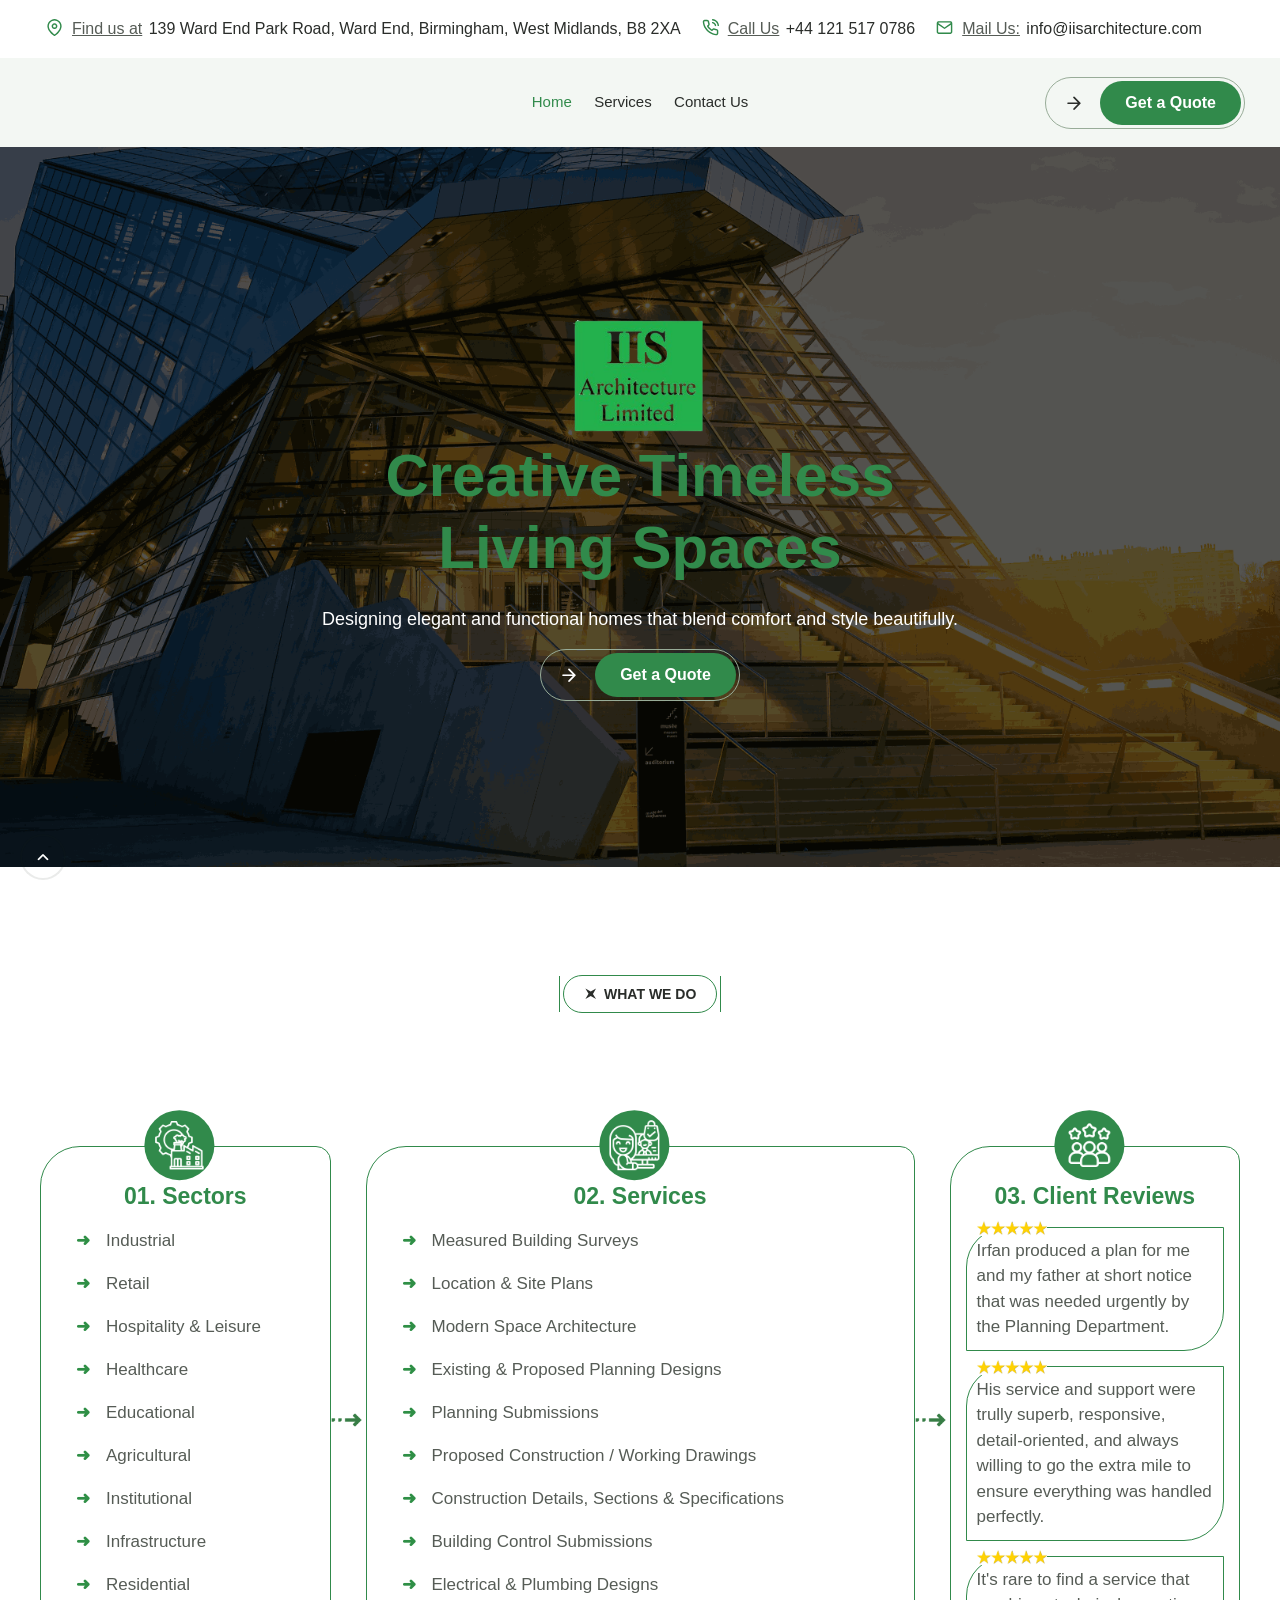
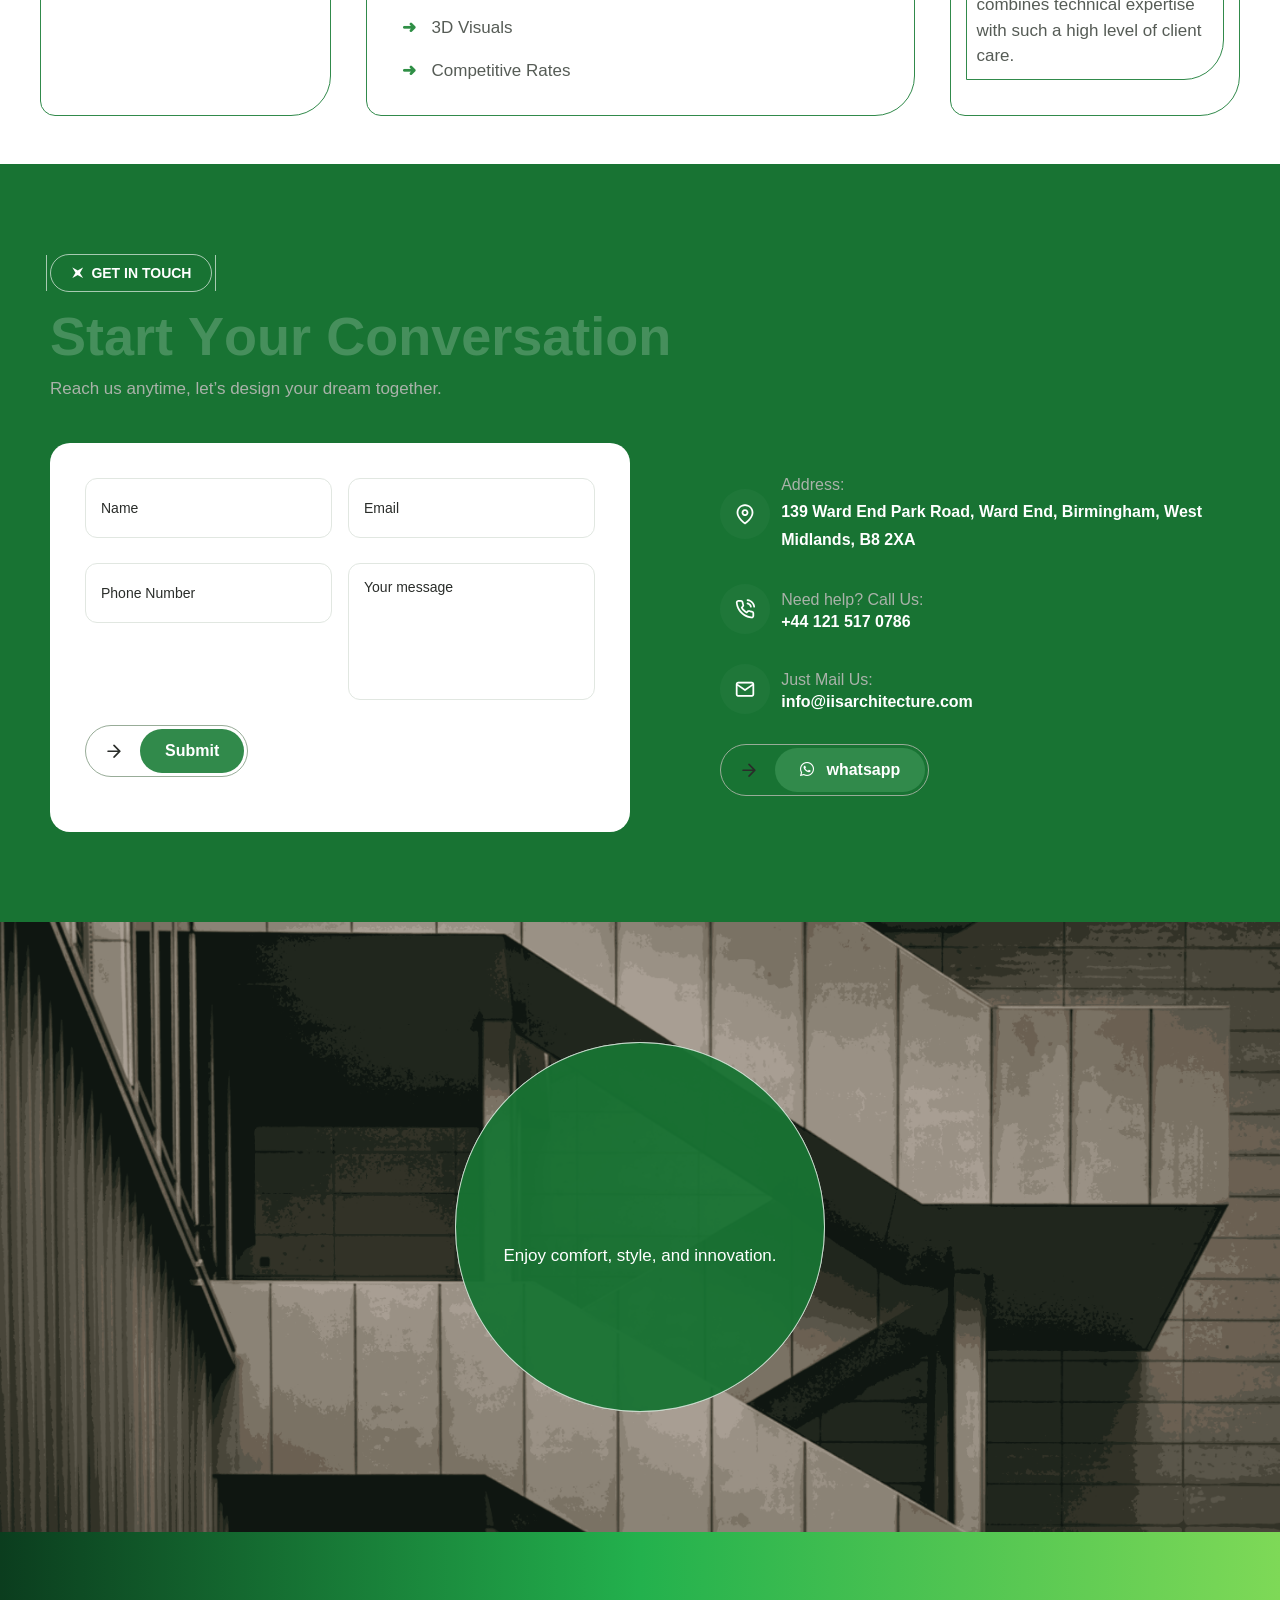
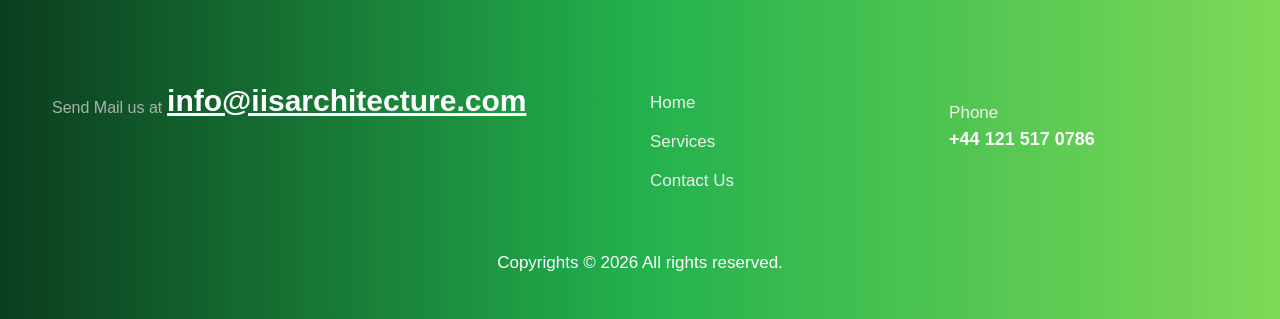
==== index.html @ f5732355 "iis sir correction change" ====
<!DOCTYPE html>
<html lang="en-US">
<meta http-equiv="content-type" content="text/html;charset=UTF-8" />

<head>
    <meta charset="UTF-8">
    <meta name="viewport" content="width=device-width, initial-scale=1">
    <title>IIS Architecture </title>
    <link rel='dns-prefetch' href='http://fonts.googleapis.com/' />
    <link rel="stylesheet" href="https://cdnjs.cloudflare.com/ajax/libs/font-awesome/6.5.1/css/all.min.css">
    <link rel='icon' href='image/favicon.png' />
    <link rel='stylesheet' href='css/style.css' type='text/css' media='all' />
    <link rel='stylesheet' href='css/wc-blocksf655.css' type='text/css' media='all' />
    <link rel='stylesheet' href='css/toastify.min-1.12.0f91e.css' type='text/css' media='all' />
    <link rel='stylesheet' href='css/style6f91e.css' type='text/css' media='all' />
    <link rel='stylesheet' href='css/modal-checkoutf91e.css' type='text/css' media='all' />
    <link rel='stylesheet' href='css/header.css' type='text/css' media='all' />
    <link rel='stylesheet' href='css/stylesc098.css' type='text/css' media='all' />
    <link rel='stylesheet' href='css/sweetalertf269.css' type='text/css' media='all' />
    <link rel='stylesheet' href='css/icons-url8a54.css' type='text/css' media='all' />
    <link rel='stylesheet' href='css/theme.min8a54.css' type='text/css' media='all' />
    <link rel='stylesheet' href='css/swiper.min94a4.css' type='text/css' media='all' />
    <link rel='stylesheet' href='css/custom-frontend.min3e61.css' type='text/css' media='all' />
    <style id='elementor-frontend-inline-css' type='text/css'>
        .elementor-262 .elementor-element.elementor-element-8d6809b:not(.elementor-motion-effects-element-type-background),
        .elementor-262 .elementor-element.elementor-element-8d6809b>.elementor-motion-effects-container>.elementor-motion-effects-layer {
            background: url("image/bannr2.png") 50% 50%;
            background-size: cover;
        }

        .elementor-262 .elementor-element.elementor-element-ca7cc49 .iis-certification-rating .certification_top_content .overlay_bg {
            background-image: url("image/about2.png");
            background-position: center center;
            background-repeat: no-repeat;
            background-size: cover;
        }
    </style>
    <link rel='stylesheet' href='css/elementora361.css' type='text/css' media='all' />
    <link rel='stylesheet' href='css/v4-shims.mina871.css' type='text/css' media='all' />


</head>

<body
    class="wp-singular page-template page-template-template-homepage page-template-template-homepage-php page page-id-262 wp-embed-responsive no_e_google_fonts woocommerce-no-js right-sidebar scrollbarcolor page-home-1-modern-interiors rtl_enable elementor-default elementor-kit-6 elementor-page elementor-page-262">
    <div id="page" class="page_wapper hfeed site">
        <div class="top_page_wapper">
            <div id="iis-preloader" class="iis-preloader iis-preloader--spinner iis-preloader--ring"
                data-max-time="4500" style="background-color:#ffffff;" aria-hidden="true" role="status">
                <div class="iis-preloader__inner">
                    <div class="iis-preloader__spinner" style="--dp-spinner-color:#318a4b;">

                        <svg class="dp-ring-svg" viewBox="0 0 50 50" xmlns="http://www.w3.org/2000/svg">
                            <circle class="dp-ring-track" cx="25" cy="25" r="20" fill="none" stroke-width="3" />
                            <circle class="dp-ring-spin" cx="25" cy="25" r="20" fill="none" stroke-width="3"
                                stroke-dasharray="80 200" stroke-linecap="round" />
                        </svg>
                    </div>

                </div>

            </div>

            <div class="header_area" id="header_contents">

                <div data-elementor-type="wp-post" data-elementor-id="543" class="elementor elementor-543 main-header">
                    <div class="elementor-element elementor-element-758bbaa e-con-full elementor-hidden-laptop elementor-hidden-tablet_extra elementor-hidden-tablet elementor-hidden-mobile_extra elementor-hidden-mobile e-flex e-con e-parent"
                        data-id="758bbaa" data-element_type="container" data-e-type="container"
                        data-settings="{&quot;background_background&quot;:&quot;classic&quot;}">
                        <div class="elementor-element elementor-element-7a5dd4b e-con-full e-flex e-con e-child"
                            data-id="7a5dd4b" data-element_type="container" data-e-type="container">
                            <div class="elementor-element elementor-element-fb90450 elementor-widget elementor-widget-trimprim-extra-items-v1"
                                data-id="fb90450" data-element_type="widget" data-e-type="widget"
                                data-widget_type="trimprim-extra-items-v1.default">
                                <div class="elementor-widget-container">

                                    <div class="header_contact type_one address d_flex align-items-center">
                                        <div class="icons">
                                            <span class="iis-map-pin"></span>
                                        </div>
                                        <div class="content ai-center">
                                            <span class="font-18 color-dark">Find us at </span>
                                            <p class="text-16">139 Ward End Park Road, Ward End, Birmingham, West
                                                Midlands, B8 2XA</p>
                                        </div>
                                    </div>
                                </div>
                            </div>
                            <div class="elementor-element elementor-element-bf89ad4 elementor-widget elementor-widget-trimprim-extra-items-v1"
                                data-id="bf89ad4" data-element_type="widget" data-e-type="widget"
                                data-widget_type="trimprim-extra-items-v1.default">
                                <div class="elementor-widget-container">

                                    <div class="header_contact type_one d_flex align-items-center">
                                        <div class="icons d_flex">
                                            <span class="iis-phone-call"></span>
                                        </div>
                                        <div class="content ai-center">
                                            <span class="font-18 color-dark">Call Us </span>
                                            <a href="tel: +44 121 517 0786" class="text-16"> +44 121 517 0786</a>
                                        </div>
                                    </div>
                                </div>
                            </div>
                            <div class="elementor-element elementor-element-a4a9174 elementor-widget elementor-widget-trimprim-extra-items-v1"
                                data-id="a4a9174" data-element_type="widget" data-e-type="widget"
                                data-widget_type="trimprim-extra-items-v1.default">
                                <div class="elementor-widget-container">

                                    <div class="header_contact type_one d_flex align-items-center">
                                        <div class="icons d_flex">
                                            <span class="iis-mail"></span>
                                        </div>
                                        <div class="content ai-center">
                                            <span class="font-18 color-dark">Mail Us: </span>
                                            <a href="mailto:info@iisarchitecture.com" class="text-16">
                                                info@iisarchitecture.com</a>
                                        </div>
                                    </div>
                                </div>
                            </div>
                        </div>

                    </div>
                    <div class="elementor-element elementor-element-ae6e246 e-con-full elementor-hidden-laptop elementor-hidden-tablet_extra elementor-hidden-tablet elementor-hidden-mobile_extra elementor-hidden-mobile e-flex e-con e-parent"
                        data-id="ae6e246" data-element_type="container" data-e-type="container"
                        data-settings="{&quot;background_background&quot;:&quot;classic&quot;}">
                        <div class="elementor-element elementor-element-44adf7b e-con-full e-flex e-con e-child"
                            data-id="44adf7b" data-element_type="container" data-e-type="container">
                            <div class="elementor-element elementor-element-415aede elementor-widget elementor-widget-trimprim-logo-v1"
                                data-id="415aede" data-element_type="widget" data-e-type="widget"
                                data-widget_type="trimprim-logo-v1.default">
                                <div class="elementor-widget-container">
                                    <!-- <div class="logo_box">
                                        <a href="index.html" class="logo d-block navbar_brand">
                                            <img src="image/logo.png" class="logo_default">
                                        </a>
                                    </div> -->
                                </div>
                            </div>
                            <div class="elementor-element elementor-element-81532f5 elementor-widget elementor-widget-iis-ajax-search"
                                data-id="81532f5" data-element_type="widget" data-e-type="widget"
                                data-widget_type="iis-ajax-search.default">
                                <div class="elementor-widget-container">



                                    <div class="iis-search-widget toggle-style" style="display: none;">
                                        <div class="box-header-search">
                                            <div class="iis-search-close-btn">&times;</div>
                                            <form name="post-search" class="form-search" role="search" method="get"
                                                action="#">
                                                <div class="search-wrapper">
                                                    <input type="search" name="s" class="search"
                                                        placeholder="Search for posts, pages, products..." value=""
                                                        maxlength="100" required>
                                                    <i class="iis-search"></i>
                                                    <div class="iis-loader searchloader"></div>
                                                </div>
                                                <input type="hidden" name="search_nonce" value="1235f3c9bc">
                                            </form>
                                            <div class="iis_search-results"></div>
                                        </div>
                                    </div>
                                </div>
                            </div>
                        </div>
                        <div class="elementor-element elementor-element-5772fd7 e-con-full e-flex e-con e-child"
                            data-id="5772fd7" data-element_type="container" data-e-type="container">
                            <div class="elementor-element elementor-element-39b0747 elementor-widget elementor-widget-trimprim-menu-v1"
                                data-id="39b0747" data-element_type="widget" data-e-type="widget"
                                data-widget_type="trimprim-menu-v1.default">
                                <div class="elementor-widget-container">
                                    <div class="menu_area desktop_menu_area">

                                        <ul id="menu-menu-elementor" class="navbar_nav desktop_navbar_nav">
                                            <li
                                                class="active menu-item menu-item-type-post_type menu-item-object-page menu-item-1238 nav-item">
                                                <a href="index.html" class="nav_link active-color"><span
                                                        class="text-link"><span class="box_menu"> Home
                                                        </span></span></a>
                                            </li>

                                            <!-- <li
                                                class="menu-item menu-item-type-custom menu-item-object-custom menu-item-has-children  menu-item-4370 nav-item">
                                                <a href="about.html" aria-haspopup="true" aria-expanded="false"
                                                    class="nav_link"><span class="text-link"><span class="box_menu">
                                                            About Us </span></span></a>

                                            </li> -->
                                            <li
                                                class="menu-item menu-item-type-post_type menu-item-object-page menu-item-has-children  menu-item-4378 nav-item">
                                                <a href="#service" aria-haspopup="true" aria-expanded="false"
                                                    class="nav_link"><span class="text-link"><span class="box_menu">
                                                            Services </span></span></a>

                                            </li>
                                            <!-- <li
                                                class="menu-item menu-item-type-post_type menu-item-object-page menu-item-has-children  menu-item-4377 nav-item">
                                                <a href="project.html" aria-haspopup="true" aria-expanded="false"
                                                    class="nav_link"><span class="text-link"><span class="box_menu">
                                                            Projects </span></span></a>

                                            </li> -->

                                            <li
                                                class="menu-item menu-item-type-post_type menu-item-object-page menu-item-has-children  menu-item-4386 nav-item">
                                                <a href="#contact" aria-haspopup="true" aria-expanded="false"
                                                    class="nav_link"><span class="text-link"><span
                                                            class="box_menu">Contact Us </span></span></a>

                                            </li>


                                        </ul>
                                    </div>
                                </div>
                            </div>
                        </div>
                        <div class="elementor-element elementor-element-dfec80a e-con-full e-flex e-con e-child"
                            data-id="dfec80a" data-element_type="container" data-e-type="container">
                            <div class="elementor-element elementor-element-c36f2ef elementor-widget elementor-widget-theme-button-v2"
                                data-id="c36f2ef" data-element_type="widget" data-e-type="widget"
                                data-widget_type="theme-button-v2.default">
                                <div class="elementor-widget-container">
                                    <div class="theme-button-wrapper-2">
                                        <a class="theme-button-new nbutton-style-1" href="contact.html">
                                            <i class="button-icon icon-before iis-arrow-right"></i> <span> Get a
                                                Quote </span>
                                        </a>
                                    </div>
                                </div>
                            </div>
                        </div>
                    </div>

                    <div class="elementor-element elementor-element-a37dd58 e-con-full elementor-hidden-widescreen elementor-hidden-desktop elementor-hidden-laptop elementor-hidden-tablet_extra e-flex e-con e-parent mobile-nav"
                        data-id="a37dd58" data-element_type="container" data-e-type="container"
                        data-settings="{&quot;background_background&quot;:&quot;classic&quot;}">
                        <div class="elementor-element elementor-element-4ddce77 e-con-full e-flex e-con e-child"
                            data-id="4ddce77" data-element_type="container" data-e-type="container">
                            <div class="elementor-element elementor-element-80277ad elementor-widget elementor-widget-trimprim-logo-v1"
                                data-id="80277ad" data-element_type="widget" data-e-type="widget"
                                data-widget_type="trimprim-logo-v1.default">
                                <div class="elementor-widget-container">
                                    <div class="logo_box">
                                        <a href="#" class="logo d-block navbar_brand">
                                            <img src="image/logo.png" alt="iis" class="logo_default">
                                        </a>
                                    </div>
                                </div>
                            </div>
                        </div>
                        <div class="elementor-element elementor-element-bffa030 e-con-full e-flex e-con e-child"
                            data-id="bffa030" data-element_type="container" data-e-type="container">

                            <div class="elementor-element elementor-element-10572ff close-btn-position-top-right elementor-widget elementor-widget-trimprim-mobile-menu-v1"
                                data-id="10572ff" data-element_type="widget" data-e-type="widget"
                                data-widget_type="trimprim-mobile-menu-v1.default">
                                <div class="elementor-widget-container">

                                    <div class="navbar_togglers">
                                        <div class="navbar-burger">
                                            <i class="iis-menu"></i>
                                        </div>
                                    </div>

                                    <div class="mobile-menu-overlay"></div>

                                    <div class="mobile_menu_area slide-from-left">

                                        <div class="menu-close-btn" id="menuCloseBtn">
                                            <span>&times;</span>
                                        </div>

                                        <ul id="menu-menu-elementor-2" class="navbar_nav mobile_navbar_nav" itemscope>
                                            <li
                                                class="active menu-item menu-item-type-post_type menu-item-object-page dropdown_full position-static mega_menu  menu-item-has-children menu-item-1238 nav-item">
                                                <a itemprop="url" href="index.html" class="nav_link active"><span
                                                        class="text-link"><span class="box_menu">
                                                            Home </span></span></a>

                                            </li>


                                            <!-- <li
                                                class="menu-item menu-item-type-custom menu-item-object-custom menu-item-has-children  menu-item-4370 nav-item">
                                                <a href="about.html" aria-haspopup="true" aria-expanded="false"
                                                    class="nav_link"><span class="text-link"><span class="box_menu">
                                                            About Us </span></span></a>

                                            </li> -->
                                            <li
                                                class="menu-item menu-item-type-post_type menu-item-object-page menu-item-has-children  menu-item-4378 nav-item">
                                                <a href="#service" aria-haspopup="true" aria-expanded="false"
                                                    class="nav_link"><span class="text-link"><span class="box_menu">
                                                            Services </span></span></a>

                                            </li>
                                            <!-- <li
                                                class="menu-item menu-item-type-post_type menu-item-object-page menu-item-has-children  menu-item-4377 nav-item">
                                                <a href="project.html" aria-haspopup="true" aria-expanded="false"
                                                    class="nav_link"><span class="text-link"><span class="box_menu">
                                                            Projects </span></span></a>

                                            </li> -->

                                            <li
                                                class="menu-item menu-item-type-post_type menu-item-object-page menu-item-has-children  menu-item-4386 nav-item">
                                                <a href="#contact" aria-haspopup="true" aria-expanded="false"
                                                    class="nav_link"><span class="text-link"><span
                                                            class="box_menu">Contact Us </span></span></a>

                                            </li>

                                        </ul>
                                        <div class="mm-contact-info">

                                            <div class="mm-contact-item mm-phone">
                                                <span class="mm-contact-icon"><i class="iis-phone"></i></span>
                                                <a href="tel: +44 121 517 0786">
                                                    +44 121 517 0786 </a>
                                            </div>

                                            <div class="mm-contact-item mm-email">
                                                <span class="mm-contact-icon"><i class="iis-mail"></i></span>
                                                <a href="mailto:info@iisarchitecture.com">
                                                    info@iisarchitecture.com </a>
                                            </div>

                                            <div class="mm-contact-item mm-address">
                                                <span class="mm-contact-icon"><i class="iis-map-pin"></i></span>
                                                <p class="mm-contact-text">139 Ward End Park Road, Ward End, Birmingham,
                                                    West Midlands, B8 2XA</p>
                                            </div>

                                        </div>

                                        <div class="social-icons style_one">
                                            <ul>

                                                <li>
                                                    <a href="#" class="trans" target="_blank" rel="nofollow"
                                                        title="Instagram">
                                                        <i class="iis-instagram"></i>
                                                    </a>
                                                </li>
                                                <li>
                                                    <a href="#" class="trans" target="_blank" rel="nofollow"
                                                        title="tik tok">
                                                        <i class="fa-brands fa-tiktok"></i>
                                                    </a>
                                                </li>
                                            </ul>
                                        </div>

                                    </div>
                                </div>
                            </div>
                        </div>
                    </div>
                </div>
            </div>
            <div class="menu_overlay trans"></div>

            <div id="wrapper_full" class="content_all_warpper">
                <div id="no-site-content" class="no-site-content ">


                    <div class="no-container">
                        <div class="no-row">
                            <div class="full_width_box">
                                <div data-elementor-type="wp-page" data-elementor-id="262"
                                    class="elementor elementor-262">
                                    <div class="elementor-element elementor-element-acad375 e-con-full e-flex e-con e-parent"
                                        data-id="acad375" data-element_type="container" data-e-type="container">
                                        <div class="elementor-element elementor-element-c69087d elementor-widget elementor-widget-iis-slider-builder"
                                            data-id="c69087d" data-element_type="widget" data-e-type="widget"
                                            data-widget_type="iis-slider-builder.default">
                                            <div class="elementor-widget-container">
                                                <section class="hero-banner">
                                                    <div class="banner-content">
                                                        <div class="banner-logo">
                                                            <img src="image/logo.png" alt="Logo">
                                                        </div>
                                                        <h1>Creative Timeless Living Spaces</h1>
                                                        <p class="color ">
                                                            Designing elegant and functional homes that blend
                                                            comfort and style beautifully.
                                                        </p>
                                                        <div class="theme-button-wrapper-2">
                                                            <a class="theme-button-new nbutton-style-1" id="openPopup">
                                                                <i class="button-icon icon-before iis-arrow-right"></i>
                                                                <span> Get a
                                                                    Quote </span>
                                                            </a>
                                                        </div>
                                                        <!-- 
        <button class="quote-btn" id="openPopup">
            Get Quote
        </button> -->
                                                    </div>
                                                </section>
                                                <!-- Popup -->
                                                <div class="popup-form" id="popupForm">
                                                    <div class="popup-box">
                                                        <span class="close-btn" id="closePopup">&times;</span>


                                                        <h2>Get Quote Calculator</h2>

                                                        <form class="quote-form">

                                                            <!-- First & Last Name -->
                                                            <div class="form-row">
                                                                <input type="text" id="firstName"
                                                                    placeholder="First Name" required>

                                                                <input type="text" id="lastName" placeholder="Last Name"
                                                                    required>
                                                            </div>

                                                            <!-- Address -->
                                                            <textarea id="address"
                                                                placeholder="Address of Proposed Works"
                                                                required></textarea>

                                                            <!-- Phone & Email -->
                                                            <div class="form-row">
                                                                <input type="number" id="phone" placeholder="Contact No"
                                                                    required>

                                                                <input type="email" id="email"
                                                                    placeholder="Email Address" required>
                                                            </div>

                                                            <!-- Service -->
                                                            <select id="serviceSelect" required>
                                                                <option value="">Select the Service</option>
                                                                <option value="3.50|350.00">Measured Building Surveys
                                                                </option>
                                                                <option value="0.50|50.00">Location & Site Plans
                                                                </option>
                                                                <option value="3.50|350.00">Existing & Proposed Planning
                                                                    Designs</option>
                                                                <option value="0.50|50.00">Planning Submissions</option>
                                                                <option value="3.50|350.00">Proposed Construction /
                                                                    Working Drawings</option>
                                                                <option value="0.50|50.00">Construction Details,
                                                                    Sections & Specifications</option>
                                                                <option value="0.50|50.00">Building Control Submissions
                                                                </option>
                                                                <option value="0.50|50.00">Electrical & Plumbing Designs
                                                                </option>
                                                            </select>
                                                            <div class="form-row">
                                                                <input type="number" id="width" placeholder="Width">
                                                                <input type="number" id="height" placeholder="Height">
                                                            </div>

                                                            <div class="form-row">
                                                                <input type="text" id="cost" placeholder="Total Area"
                                                                    readonly>
                                                            </div>

                                                            <!-- Submit Button -->
                                                            <button type="submit" class="submit-btn">
                                                                Submit
                                                            </button>

                                                        </form>
                                                    </div>
                                                </div>

                                            </div>
                                        </div>
                                    </div>



                                    <section class="service-do" id="service">
                                        <div id="wrapper_full" class="content_all_warpper">
                                            <div id="no-site-content" class="no-site-content ">


                                                <div class="no-container">
                                                    <div class="no-row">
                                                        <div class="full_width_box">
                                                            <div data-elementor-type="wp-page" data-elementor-id="262"
                                                                class="elementor elementor-262">

                                                                <div class="elementor-element elementor-element-4e1ee22 e-flex e-con-boxed e-con e-parent"
                                                                    data-id="4e1ee22" data-element_type="container"
                                                                    data-e-type="container">
                                                                    <div class="e-con-inner">
                                                                        <div class="elementor-element elementor-element-b94b0ec e-con-full e-flex e-con e-child"
                                                                            data-id="b94b0ec"
                                                                            data-element_type="container"
                                                                            data-e-type="container">
                                                                            <div class="elementor-element elementor-element-ad77823 elementor-widget elementor-widget-iis-title-v1"
                                                                                data-id="ad77823"
                                                                                data-element_type="widget"
                                                                                data-e-type="widget"
                                                                                data-widget_type="iis-title-v1.default">
                                                                                <div class="elementor-widget-container">

                                                                                    <div
                                                                                        class="title_all_box d_flex words-rotate-in style_one dark_color">
                                                                                        <div class="sub_title">
                                                                                            <div
                                                                                                class="d_inline_flex text-16 mb_15">
                                                                                                <div class="icon">
                                                                                                    <i
                                                                                                        class="iis-shape"></i>
                                                                                                </div>

                                                                                                what we do
                                                                                            </div>
                                                                                        </div>
                                                                                        <h2 text-split words-rotate-in
                                                                                            class="tru common_title font-54 animated-title words-rotate-in text-split">
                                                                                            Sectors, Services and Client
                                                                                            Reviews</h2>
                                                                                    </div>
                                                                                </div>


                                                                            </div>
                                                                        </div>
                                                                        <div class="elementor-widget-container">
                                                                            <div class="service-inner">
                                                                                <div class="cservice service-1 animate-left delay-1"
                                                                                    data-delay="0.3">
                                                                                    <div class="service-descp">
                                                                                        <span><img
                                                                                                src="image/industry.png"></span>
                                                                                        <h3>01. Sectors</h3>
                                                                                    </div>

                                                                                    <div class="inner-prt">
                                                                                        <ul class="sector-list">
                                                                                            <li>Industrial</li>
                                                                                            <li>Retail</li>
                                                                                            <li>Hospitality & Leisure
                                                                                            </li>
                                                                                            <li>Healthcare</li>
                                                                                            <li>Educational</li>
                                                                                            <li>Agricultural</li>
                                                                                            <li>Institutional</li>
                                                                                            <li>Infrastructure</li>
                                                                                            <li>Residential</li>
                                                                                        </ul>
                                                                                    </div>

                                                                                </div>
                                                                                <div class="cservice service-2 animate-left delay-2"
                                                                                    data-delay="0.7">
                                                                                    <div class="service-descp">
                                                                                        <span><img
                                                                                                src="image/b2c.png"></span>
                                                                                        <h3>02. Services</h3>
                                                                                    </div>
                                                                                    <div class="inner-prt">
                                                                                        <ul class="service-list">
                                                                                            <li>Measured Building
                                                                                                Surveys</li>
                                                                                            <li>Location & Site Plans
                                                                                            </li>
                                                                                            <li>Modern Space
                                                                                                Architecture</li>
                                                                                            <li>Existing & Proposed
                                                                                                Planning Designs</li>
                                                                                            <li>Planning Submissions
                                                                                            </li>
                                                                                            <li>Proposed Construction /
                                                                                                Working Drawings</li>
                                                                                            <li>Construction Details,
                                                                                                Sections &
                                                                                                Specifications</li>
                                                                                            <li>Building Control
                                                                                                Submissions</li>
                                                                                            <li>Electrical & Plumbing
                                                                                                Designs</li>
                                                                                            <li>3D Visuals</li>
                                                                                            <li>Competitive Rates</li>
                                                                                        </ul>
                                                                                    </div>
                                                                                </div>
                                                                                <div class="cservice service-3 animate-left delay-3"
                                                                                    data-delay="1.0">
                                                                                    <div class="service-descp">
                                                                                        <span><img
                                                                                                src="image/customer-review.png"></span>
                                                                                        <h3>03. Client Reviews</h3>
                                                                                    </div>
                                                                                    <div class="box-reviews">

                                                                                        <div class="review-card1">
                                                                                            <span>
                                                                                                <img
                                                                                                    src="image/rating1.jpg">
                                                                                            </span>
                                                                                            Irfan produced a plan for me
                                                                                            and my father at short
                                                                                            notice that was needed
                                                                                            urgently by the Planning
                                                                                            Department.
                                                                                        </div>

                                                                                        <div class="review-card1">
                                                                                            <span>
                                                                                                <img
                                                                                                    src="image/rating1.jpg">
                                                                                            </span>
                                                                                            His service and support were
                                                                                            trully superb,
                                                                                            responsive,
                                                                                            detail-oriented, and always
                                                                                            willing to go the extra
                                                                                            mile to
                                                                                            ensure everything was
                                                                                            handled perfectly.
                                                                                        </div>

                                                                                        <div class="review-card1">
                                                                                            <span>
                                                                                                <img
                                                                                                    src="image/rating1.jpg">
                                                                                            </span>
                                                                                            It's rare to find a service
                                                                                            that combines technical
                                                                                            expertise
                                                                                            with such a high level of
                                                                                            client care.
                                                                                        </div>

                                                                                    </div>
                                                                                </div>

                                                                            </div>
                                                                        </div>
                                                                    </div>
                                                                </div>
                                                            </div>
                                                        </div>
                                                    </div>
                                                </div>
                                            </div>
                                        </div>
                                    </section>

                                    <div data-elementor-type="wp-page" data-elementor-id="4122"
                                        class="elementor elementor-4122" id="contact">
                                        <div class="elementor-element elementor-element-8ae3991 e-flex e-con-boxed e-con e-parent"
                                            data-id="8ae3991" data-element_type="container" data-e-type="container"
                                            data-settings="{&quot;background_background&quot;:&quot;classic&quot;}">
                                            <div class="e-con-inner">
                                                <div class="elementor-element elementor-element-6ea34cf e-con-full e-flex e-con e-child"
                                                    data-id="6ea34cf" data-element_type="container"
                                                    data-e-type="container">
                                                    <div class="elementor-element elementor-element-8e3cb4d elementor-widget elementor-widget-title-v1"
                                                        data-id="8e3cb4d" data-element_type="widget"
                                                        data-e-type="widget" data-widget_type="">
                                                        <div class="elementor-widget-container">

                                                            <div
                                                                class="title_all_box d_flex scrub-each-word style_one white_color">
                                                                <div class="sub_title">
                                                                    <div class="d_inline_flex text-16 mb_15">
                                                                        <div class="icon">
                                                                            <i class=" iis-shape"></i>
                                                                        </div>

                                                                        Get in Touch
                                                                    </div>
                                                                </div>
                                                                <h2 text-split scrub-each-word
                                                                    class="common_title font-54 animated-title scrub-each-word text-split">
                                                                    Start Your Conversation</h2>
                                                                <p class="text-16 description">Reach us anytime, let’s
                                                                    design your dream together.</p>
                                                            </div>
                                                        </div>
                                                    </div>
                                                    <div class="elementor-element elementor-element-90ddd4e elementor-absolute elementor-widget elementor-widget-image"
                                                        data-id="90ddd4e" data-element_type="widget"
                                                        data-e-type="widget"
                                                        data-settings="{&quot;_position&quot;:&quot;absolute&quot;}"
                                                        data-widget_type="image.default">
                                                    </div>
                                                    <div class="elementor-element elementor-element-2adec26 elementor-absolute elementor-widget elementor-widget-image"
                                                        data-id="2adec26" data-element_type="widget"
                                                        data-e-type="widget"
                                                        data-settings="{&quot;_position&quot;:&quot;absolute&quot;}"
                                                        data-widget_type="image.default">
                                                    </div>
                                                </div>
                                                <div class="elementor-element elementor-element-f625029 e-con-full e-flex e-con e-child"
                                                    data-id="f625029" data-element_type="container"
                                                    data-e-type="container">
                                                    <div class="elementor-element elementor-element-11f4bf2 e-con-full e-flex e-con e-child"
                                                        data-id="11f4bf2" data-element_type="container"
                                                        data-e-type="container"
                                                        data-settings="{&quot;background_background&quot;:&quot;classic&quot;}">
                                                        <div class="elementor-element elementor-element-b3226af elementor-widget elementor-widget-iis-contact-form-v1"
                                                            data-id="b3226af" data-element_type="widget"
                                                            data-e-type="widget"
                                                            data-widget_type="iis-contact-form-v1.default">
                                                            <div class="elementor-widget-container">
                                                                <section class="contact_form_box_all">

                                                                    <div class="wpcf7 no-js" id="wpcf7-f3968-p4122-o1"
                                                                        lang="en-US" dir="ltr" data-wpcf7-id="3968">
                                                                        <div class="screen-reader-response">
                                                                            <p role="status" aria-live="polite"
                                                                                aria-atomic="true"></p>
                                                                            <ul></ul>
                                                                        </div>
                                                                        <form method="post" id="contactform"
                                                                            class="wpcf7-form init"
                                                                            aria-label="Contact form"
                                                                            novalidate="novalidate" data-status="init">
                                                                            <fieldset class="hidden-fields-container">
                                                                                <input type="hidden" name="_wpcf7"
                                                                                    value="3968" /><input type="hidden"
                                                                                    name="_wpcf7_version"
                                                                                    value="6.1.6" /><input type="hidden"
                                                                                    name="_wpcf7_locale"
                                                                                    value="en_US" /><input type="hidden"
                                                                                    name="_wpcf7_unit_tag"
                                                                                    value="wpcf7-f3968-p4122-o1" /><input
                                                                                    type="hidden"
                                                                                    name="_wpcf7_container_post"
                                                                                    value="4122" /><input type="hidden"
                                                                                    name="_wpcf7_posted_data_hash"
                                                                                    value="" />
                                                                            </fieldset>
                                                                            <div class="row">
                                                                                <div class="col-md-6">
                                                                                    <span
                                                                                        class="wpcf7-form-control-wrap"
                                                                                        data-name="your-name"><input
                                                                                            size="40" maxlength="400"
                                                                                            class="wpcf7-form-control wpcf7-text wpcf7-validates-as-required"
                                                                                            name="name"
                                                                                            autocomplete="name"
                                                                                            aria-required="true"
                                                                                            aria-invalid="false"
                                                                                            placeholder="Name" value=""
                                                                                            type="text"
                                                                                            name="your-name" /></span>

                                                                                </div>
                                                                                <div class="col-md-6">
                                                                                    <span
                                                                                        class="wpcf7-form-control-wrap"
                                                                                        data-name="your-email"><input
                                                                                            size="40" maxlength="400"
                                                                                            class="wpcf7-form-control wpcf7-email wpcf7-validates-as-required wpcf7-text  wpcf7-validates-as-email"
                                                                                            name="email"
                                                                                            autocomplete="email"
                                                                                            aria-required="true"
                                                                                            aria-invalid="false"
                                                                                            placeholder="Email" value=""
                                                                                            type="email"
                                                                                            name="your-email" /></span>

                                                                                </div>
                                                                                <div class="col-md-6">
                                                                                    <span
                                                                                        class="wpcf7-form-control-wrap"
                                                                                        data-name="tel-811"><input
                                                                                            size="40" maxlength="400"
                                                                                            class="wpcf7-form-control wpcf7-tel wpcf7-text wpcf7-validates-as-tel"
                                                                                            aria-invalid="false"
                                                                                            name="phone"
                                                                                            placeholder="Phone Number"
                                                                                            value="" type="number"
                                                                                            name="tel-811" /></span>


                                                                                </div>
                                                                                <div class="col-md-6">
                                                                                    <span
                                                                                        class="wpcf7-form-control-wrap"
                                                                                        data-name="your-message"><textarea
                                                                                            cols="40" rows="10"
                                                                                            maxlength="2000"
                                                                                            class="wpcf7-form-control wpcf7-textarea"
                                                                                            aria-invalid="false"
                                                                                            name="message"
                                                                                            placeholder="Your message"
                                                                                            name="your-message"></textarea></span>

                                                                                </div>
                                                                                <div class="g-recaptcha"
                                                                                    data-sitekey="#">
                                                                                </div>
                                                                                <div class="col-md-12">
                                                                                    <button
                                                                                        class="wpcf7-form-control wpcf7-submit has-spinner theme-button-new nbutton-style-1 trans"
                                                                                        type="submit"><br />
                                                                                        <i
                                                                                            class="button-icon icon-before iis-arrow-right"></i><br />
                                                                                        <span>Submit</span><br />
                                                                                    </button>

                                                                                </div>
                                                                            </div>
                                                                            <div class="wpcf7-response-output"
                                                                                aria-hidden="true"></div>
                                                                            <div>
                                                                                <div id="responseMessage"
                                                                                    style="margin-top: 20px; color: green;">
                                                                                </div>
                                                                                <div id="errorMessage"
                                                                                    style="margin-top: 20px; color: red;">
                                                                                </div>
                                                                            </div>

                                                                        </form>
                                                                    </div>
                                                                </section>
                                                            </div>
                                                        </div>
                                                    </div>
                                                </div>
                                                <div class="elementor-element elementor-element-79206db e-con-full e-flex e-con e-child"
                                                    data-id="79206db" data-element_type="container"
                                                    data-e-type="container">
                                                    <div class="elementor-element elementor-element-cf2ba00 elementor-widget elementor-widget-trimprim-extra-items-v1"
                                                        data-id="cf2ba00" data-element_type="widget"
                                                        data-e-type="widget"
                                                        data-widget_type="trimprim-extra-items-v1.default">
                                                        <div class="elementor-widget-container">

                                                            <div
                                                                class="header_contact type_one address d_flex align-items-center">
                                                                <div class="icons">
                                                                    <span class="iis-map-pin"></span>
                                                                </div>
                                                                <div class="content">
                                                                    <span class="font-18 color-dark">Address: </span>
                                                                    <p class="text-16 address-text"> 139 Ward End Park
                                                                        Road,
                                                                        Ward End, Birmingham, West Midlands, B8 2XA</p>
                                                                </div>
                                                            </div>
                                                        </div>
                                                    </div>
                                                    <div class="elementor-element elementor-element-3f95ab1 elementor-widget elementor-widget-trimprim-extra-items-v1"
                                                        data-id="3f95ab1" data-element_type="widget"
                                                        data-e-type="widget"
                                                        data-widget_type="trimprim-extra-items-v1.default">
                                                        <div class="elementor-widget-container">

                                                            <div
                                                                class="header_contact type_one d_flex align-items-center">
                                                                <div class="icons d_flex">
                                                                    <span class="iis-phone-call"></span>
                                                                </div>
                                                                <div class="content">
                                                                    <span class="font-18 color-dark">Need help? Call Us:
                                                                    </span>
                                                                    <a href="tel: +44 121 517 0786"
                                                                        class="text-16 ph-no">
                                                                        +44 121 517 0786 </a>
                                                                </div>
                                                            </div>
                                                        </div>
                                                    </div>
                                                    <div class="elementor-element elementor-element-32b7ab8 elementor-widget elementor-widget-trimprim-extra-items-v1"
                                                        data-id="32b7ab8" data-element_type="widget"
                                                        data-e-type="widget"
                                                        data-widget_type="trimprim-extra-items-v1.default">
                                                        <div class="elementor-widget-container">

                                                            <div
                                                                class="header_contact type_one d_flex align-items-center">
                                                                <div class="icons d_flex">
                                                                    <span class="iis-mail"></span>
                                                                </div>
                                                                <div class="content">
                                                                    <span class="font-18 color-dark">Just Mail Us:
                                                                    </span>
                                                                    <a href="mailto:info@iisarchitecture.com"
                                                                        class="text-16 ph-no"> info@iisarchitecture.com
                                                                    </a>
                                                                </div>
                                                            </div>
                                                        </div>
                                                    </div>
                                                    <div class="elementor-element elementor-element-4a96948 elementor-widget elementor-widget-trimprim-social-media-v1"
                                                        data-id="4a96948" data-element_type="widget"
                                                        data-e-type="widget"
                                                        data-widget_type="trimprim-social-media-v1.default">
                                                        <div class="elementor-widget-container">
                                                            <div class="theme-button-wrapper-2">
                                                                <a class="theme-button-new nbutton-style-1"
                                                                    href="https://api.whatsapp.com/send?phone=441215170786"
                                                                    target="_blank">
                                                                    <i
                                                                        class="button-icon icon-before iis-arrow-right"></i>
                                                                    <span><i class="fa-brands fa-whatsapp"></i> whatsapp
                                                                    </span>
                                                                </a>
                                                            </div>
                                                        </div>
                                                    </div>
                                                </div>
                                            </div>
                                        </div>
                                    </div>





                                    <div class="elementor-element elementor-element-8d6809b e-flex e-con-boxed e-con e-parent"
                                        data-id="8d6809b" data-element_type="container" data-e-type="container"
                                        data-settings="{&quot;background_background&quot;:&quot;video&quot;,&quot;background_video_link&quot;:&quot;https:\/\/youtu.be\/4BzjUq921Y4?si=AQVcAoVTsq3ojJmu&quot;}">
                                        <div class="e-con-inner">
                                            <div class="elementor-background-video-container elementor-hidden-mobile">
                                                <div class="elementor-background-video-embed" role="presentation"></div>
                                            </div>
                                            <div class="elementor-element elementor-element-94211f7 e-con-full e-flex e-con e-child"
                                                data-id="94211f7" data-element_type="container" data-e-type="container">
                                                <div class="elementor-element elementor-element-a2c2ca0 elementor-widget elementor-widget-iis-icon-v1"
                                                    data-id="a2c2ca0" data-element_type="widget" data-e-type="widget"
                                                    data-widget_type="iis-icon-v1.default">

                                                </div>
                                                <div class="elementor-element elementor-element-d2484fe elementor-widget elementor-widget-iis-title-v1"
                                                    data-id="d2484fe" data-element_type="widget" data-e-type="widget"
                                                    data-widget_type="iis-title-v1.default">
                                                    <div class="elementor-widget-container">

                                                        <div
                                                            class="title_all_box d_flex words-rotate-in style_one white_color">
                                                            <h2 text-split words-rotate-in
                                                                class="common_title font-54 animated-title words-rotate-in text-split">
                                                                Discover the <br>
                                                                Art of Modern Living</h2>
                                                            <p class="text-16 description">Enjoy comfort, style, and
                                                                innovation.</p>
                                                        </div>
                                                    </div>
                                                </div>
                                                <div class="elementor-element elementor-element-ba0aba2 elementor-absolute e-transform elementor-hidden-mobile_extra elementor-hidden-mobile elementor-widget-divider--view-line elementor-widget elementor-widget-divider"
                                                    data-id="ba0aba2" data-element_type="widget" data-e-type="widget"
                                                    data-settings="{&quot;_position&quot;:&quot;absolute&quot;,&quot;_transform_rotateZ_effect&quot;:{&quot;unit&quot;:&quot;px&quot;,&quot;size&quot;:32,&quot;sizes&quot;:[]},&quot;_transform_rotateZ_effect_widescreen&quot;:{&quot;unit&quot;:&quot;deg&quot;,&quot;size&quot;:&quot;&quot;,&quot;sizes&quot;:[]},&quot;_transform_rotateZ_effect_laptop&quot;:{&quot;unit&quot;:&quot;deg&quot;,&quot;size&quot;:&quot;&quot;,&quot;sizes&quot;:[]},&quot;_transform_rotateZ_effect_tablet_extra&quot;:{&quot;unit&quot;:&quot;deg&quot;,&quot;size&quot;:&quot;&quot;,&quot;sizes&quot;:[]},&quot;_transform_rotateZ_effect_tablet&quot;:{&quot;unit&quot;:&quot;deg&quot;,&quot;size&quot;:&quot;&quot;,&quot;sizes&quot;:[]},&quot;_transform_rotateZ_effect_mobile_extra&quot;:{&quot;unit&quot;:&quot;deg&quot;,&quot;size&quot;:&quot;&quot;,&quot;sizes&quot;:[]},&quot;_transform_rotateZ_effect_mobile&quot;:{&quot;unit&quot;:&quot;deg&quot;,&quot;size&quot;:&quot;&quot;,&quot;sizes&quot;:[]}}"
                                                    data-widget_type="divider.default">
                                                    <div class="elementor-divider">
                                                        <span class="elementor-divider-separator">
                                                        </span>
                                                    </div>
                                                </div>
                                                <div class="elementor-element elementor-element-204018a elementor-absolute e-transform elementor-hidden-mobile_extra elementor-hidden-mobile elementor-widget-divider--view-line elementor-widget elementor-widget-divider"
                                                    data-id="204018a" data-element_type="widget" data-e-type="widget"
                                                    data-settings="{&quot;_position&quot;:&quot;absolute&quot;,&quot;_transform_rotateZ_effect&quot;:{&quot;unit&quot;:&quot;px&quot;,&quot;size&quot;:32,&quot;sizes&quot;:[]},&quot;_transform_rotateZ_effect_widescreen&quot;:{&quot;unit&quot;:&quot;deg&quot;,&quot;size&quot;:&quot;&quot;,&quot;sizes&quot;:[]},&quot;_transform_rotateZ_effect_laptop&quot;:{&quot;unit&quot;:&quot;deg&quot;,&quot;size&quot;:&quot;&quot;,&quot;sizes&quot;:[]},&quot;_transform_rotateZ_effect_tablet_extra&quot;:{&quot;unit&quot;:&quot;deg&quot;,&quot;size&quot;:&quot;&quot;,&quot;sizes&quot;:[]},&quot;_transform_rotateZ_effect_tablet&quot;:{&quot;unit&quot;:&quot;deg&quot;,&quot;size&quot;:&quot;&quot;,&quot;sizes&quot;:[]},&quot;_transform_rotateZ_effect_mobile_extra&quot;:{&quot;unit&quot;:&quot;deg&quot;,&quot;size&quot;:&quot;&quot;,&quot;sizes&quot;:[]},&quot;_transform_rotateZ_effect_mobile&quot;:{&quot;unit&quot;:&quot;deg&quot;,&quot;size&quot;:&quot;&quot;,&quot;sizes&quot;:[]}}"
                                                    data-widget_type="divider.default">
                                                    <div class="elementor-divider">
                                                        <span class="elementor-divider-separator">
                                                        </span>
                                                    </div>
                                                </div>
                                                <div class="elementor-element elementor-element-8c461c3 elementor-widget elementor-widget-theme-button-v2"
                                                    data-id="8c461c3" data-element_type="widget" data-e-type="widget"
                                                    data-widget_type="theme-button-v2.default">
                                                    <div class="elementor-widget-container">
                                                        <!-- <div class="theme-button-wrapper-2">
                                                            <a class="theme-button-new nbutton-style-2"
                                                                href="contact.html">
                                                                <i class="button-icon icon-before iis-arrow-right"></i>
                                                                <span> Contact Us </span>
                                                            </a>
                                                        </div> -->
                                                    </div>
                                                </div>

                                            </div>
                                        </div>
                                    </div>


                                </div>
                            </div>

                        </div>
                        <!-- closing container / wrapper from header -->
                    </div>
                    <!-- closing inner wrapper -->
                </div>
                <!-- closing main content area -->


            </div>

            <div id="iis-popup-overlay" class="iis-popup-overlay"
                style="background-color: rgba(0,0,0,0.8); display: none;">
                <div class="iis-popup-container iis-popup-center">
                    <div class="iis-popup-content">
                        <button class="iis-popup-close" type="button">&times;</button>
                        <div class="iis-popup-inner">

                            <div data-elementor-type="wp-post" data-elementor-id="7483"
                                class="elementor elementor-7483">
                                <div class="elementor-element elementor-element-3e54796 e-flex e-con-boxed e-con e-parent"
                                    data-id="3e54796" data-element_type="container" data-e-type="container">
                                    <div class="e-con-inner">
                                        <div class="elementor-element elementor-element-5635e21 e-con-full e-flex e-con e-child"
                                            data-id="5635e21" data-element_type="container" data-e-type="container"
                                            data-settings="{&quot;background_background&quot;:&quot;classic&quot;}">
                                            <div class="elementor-element elementor-element-1a2e01b e-con-full e-flex e-con e-child"
                                                data-id="1a2e01b" data-element_type="container" data-e-type="container">
                                                <div class="elementor-element elementor-element-b469dbb elementor-absolute elementor-widget elementor-widget-image"
                                                    data-id="b469dbb" data-element_type="widget" data-e-type="widget"
                                                    data-settings="{&quot;_position&quot;:&quot;absolute&quot;}"
                                                    data-widget_type="image.default">
                                                    <img width="774" height="805" src="image/pattern-ovl-1.png"
                                                        class="attachment-full size-full wp-image-3974" alt=""
                                                        srcset="image/pattern-ovl-1.png"
                                                        sizes="(max-width: 774px) 100vw, 774px" loading="lazy" />
                                                </div>
                                            </div>
                                            <div class="elementor-element elementor-element-c8a32a7 e-con-full e-flex e-con e-child"
                                                data-id="c8a32a7" data-element_type="container" data-e-type="container">
                                                <div class="elementor-element elementor-element-7f5c944 e-con-full e-flex e-con e-child"
                                                    data-id="7f5c944" data-element_type="container"
                                                    data-e-type="container">
                                                    <div class="elementor-element elementor-element-84bff70 elementor-widget elementor-widget-stepbooking"
                                                        data-id="84bff70" data-element_type="widget"
                                                        data-e-type="widget" data-widget_type="stepbooking.default">
                                                        <div class="elementor-widget-container">

                                                            <script>
                                                                if (typeof hasAmeliaEntitiesApiCall === 'undefined' && ('' === '' && '' !== '1')) {
                                                                    var hasAmeliaEntitiesApiCall = true;
                                                                }
                                                                var ameliaShortcodeData = (typeof ameliaShortcodeData === 'undefined') ? [] : ameliaShortcodeData;
                                                                ameliaShortcodeData.push(
                                                                    {
                                                                        'hasApiCall': (typeof hasAmeliaEntitiesApiCall !== 'undefined') && hasAmeliaEntitiesApiCall,
                                                                        'trigger': '',
                                                                        'trigger_type': '',
                                                                        'triggered_form': 'sbsNew',
                                                                        'in_dialog': '',
                                                                        'show': '',
                                                                        'counter': '1000',
                                                                        'category': '',
                                                                        'service': '',
                                                                        'employee': '',
                                                                        'location': '',
                                                                        'package': '',
                                                                        'layout': '1',
                                                                    }
                                                                );

                                                                var ameliaShortcodeDataTriggered = (typeof ameliaShortcodeDataTriggered === 'undefined') ? [] : ameliaShortcodeDataTriggered;
                                                                if (ameliaShortcodeData[ameliaShortcodeData.length - 1].trigger !== '') {
                                                                    if (ameliaShortcodeDataTriggered.filter(a => a.counter === ameliaShortcodeData[ameliaShortcodeData.length - 1].counter).length === 0) {
                                                                        ameliaShortcodeDataTriggered.push(ameliaShortcodeData.pop());
                                                                    } else {
                                                                        ameliaShortcodeData.pop()
                                                                    }
                                                                }
                                                                if (typeof hasAmeliaEntitiesApiCall !== 'undefined' && hasAmeliaEntitiesApiCall) {
                                                                    hasAmeliaEntitiesApiCall = false;
                                                                }
                                                            </script>

                                                            <div id="amelia-v2-booking-1000" class="amelia-v2-booking">
                                                                <step-form-wrapper></step-form-wrapper>
                                                            </div>
                                                        </div>
                                                    </div>
                                                </div>
                                            </div>


                                            <div class="elementor-element elementor-element-5df1bf2 elementor-widget elementor-widget-trimprim-extra-items-v1"
                                                data-id="5df1bf2" data-element_type="widget" data-e-type="widget"
                                                data-widget_type="trimprim-extra-items-v1.default">
                                                <div class="elementor-widget-container">

                                                    <div class="header_contact type_one d_flex align-items-center">
                                                        <div class="icons d_flex">
                                                            <span class="iis-phone-call"></span>
                                                        </div>
                                                        <div class="content">
                                                            <span class="font-18 color-dark">Need help? Call Us:
                                                            </span>
                                                            <a href="tel:+1800900122" class="text-16"> +1800900122
                                                            </a>
                                                        </div>
                                                    </div>
                                                </div>
                                            </div>
                                            <div class="elementor-element elementor-element-4159fc4 elementor-widget elementor-widget-trimprim-extra-items-v1"
                                                data-id="4159fc4" data-element_type="widget" data-e-type="widget"
                                                data-widget_type="trimprim-extra-items-v1.default">
                                                <div class="elementor-widget-container">

                                                    <div class="header_contact type_one d_flex align-items-center">
                                                        <div class="icons d_flex">
                                                            <span class="iis-mail"></span>
                                                        </div>
                                                        <div class="content">
                                                            <span class="font-18 color-dark">Just Mail Us: </span>
                                                            <a href="mailto:info@iisarchitecture.com" class="text-16">
                                                                info@iisarchitecture.com </a>
                                                        </div>
                                                    </div>
                                                </div>
                                            </div>
                                            <div class="elementor-element elementor-element-3de1093 elementor-widget elementor-widget-trimprim-social-media-v1"
                                                data-id="3de1093" data-element_type="widget" data-e-type="widget"
                                                data-widget_type="trimprim-social-media-v1.default">
                                                <div class="elementor-widget-container">
                                                    <div class="social-icons style_one trans tooltip-top">
                                                        <ul>
                                                            <li class="trans">
                                                                <small class="trans">Instagram</small>
                                                                <a href="#" class="m_icon trans"
                                                                    target=&quot;_blank&quot; rel=&quot;nofollow&quot;>

                                                                    <svg aria-hidden="false"
                                                                        class="e-font-icon-svg e-fab-instagram"
                                                                        viewBox="0 0 448 512"
                                                                        xmlns="http://www.w3.org/2000/svg">
                                                                        <path
                                                                            d="M224.1 141c-63.6 0-114.9 51.3-114.9 114.9s51.3 114.9 114.9 114.9S339 319.5 339 255.9 287.7 141 224.1 141zm0 189.6c-41.1 0-74.7-33.5-74.7-74.7s33.5-74.7 74.7-74.7 74.7 33.5 74.7 74.7-33.6 74.7-74.7 74.7zm146.4-194.3c0 14.9-12 26.8-26.8 26.8-14.9 0-26.8-12-26.8-26.8s12-26.8 26.8-26.8 26.8 12 26.8 26.8zm76.1 27.2c-1.7-35.9-9.9-67.7-36.2-93.9-26.2-26.2-58-34.4-93.9-36.2-37-2.1-147.9-2.1-184.9 0-35.8 1.7-67.6 9.9-93.9 36.1s-34.4 58-36.2 93.9c-2.1 37-2.1 147.9 0 184.9 1.7 35.9 9.9 67.7 36.2 93.9s58 34.4 93.9 36.2c37 2.1 147.9 2.1 184.9 0 35.9-1.7 67.7-9.9 93.9-36.2 26.2-26.2 34.4-58 36.2-93.9 2.1-37 2.1-147.8 0-184.8zM398.8 388c-7.8 19.6-22.9 34.7-42.6 42.6-29.5 11.7-99.5 9-132.1 9s-102.7 2.6-132.1-9c-19.6-7.8-34.7-22.9-42.6-42.6-11.7-29.5-9-99.5-9-132.1s-2.6-102.7 9-132.1c7.8-19.6 22.9-34.7 42.6-42.6 29.5-11.7 99.5-9 132.1-9s102.7-2.6 132.1 9c19.6 7.8 34.7 22.9 42.6 42.6 11.7 29.5 9 99.5 9 132.1s2.7 102.7-9 132.1z">
                                                                        </path>
                                                                    </svg>
                                                                </a>
                                                            </li>
                                                        </ul>
                                                    </div>
                                                </div>
                                            </div>
                                            <div class="elementor-element elementor-element-19743a0 elementor-absolute elementor-widget elementor-widget-image"
                                                data-id="19743a0" data-element_type="widget" data-e-type="widget"
                                                data-settings="{&quot;_position&quot;:&quot;absolute&quot;}"
                                                data-widget_type="image.default">
                                                <img width="669" height="787" src="image/home-2-contact-img-1-min.png"
                                                    class="attachment-full size-full wp-image-3973" alt=""
                                                    srcset="image/home-2-contact-img-1-min.png"
                                                    sizes="(max-width: 669px) 100vw, 669px" loading="lazy" />
                                            </div>
                                        </div>
                                    </div>
                                </div>
                            </div>
                        </div>
                    </div>
                </div>
            </div>
        </div>

        <div class="footer_area" id="footer_contents">

            <div data-elementor-type="wp-post" data-elementor-id="1258" class="elementor elementor-1258">
                <div class="elementor-element elementor-element-6d88903 e-con-full e-flex e-con e-parent"
                    data-id="6d88903" data-element_type="container" data-e-type="container"
                    data-settings="{&quot;background_background&quot;:&quot;classic&quot;}">
                    <div class="elementor-element elementor-element-c64c847 e-flex e-con-boxed e-con e-child"
                        data-id="c64c847" data-element_type="container" data-e-type="container">
                        <div class="e-con-inner">
                            <div class="elementor-element elementor-element-8a1b0c3 e-con-full e-flex e-con e-child"
                                data-id="8a1b0c3" data-element_type="container" data-e-type="container">
                                <div class="elementor-element elementor-element-d6d187f elementor-widget elementor-widget-iis-title-v1"
                                    data-id="d6d187f" data-element_type="widget" data-e-type="widget"
                                    data-widget_type="iis-title-v1.default">
                                    <div class="elementor-widget-container">

                                        <div class="title_all_box d_flex words-rotate-in style_three white_color">
                                            <h3 text-split words-rotate-in
                                                class="common_title font-54 animated-title words-rotate-in text-split">
                                                Need Help?</h3>
                                        </div>
                                    </div>
                                </div>
                                <div class="elementor-element elementor-element-0f55640 elementor-widget elementor-widget-trimprim-extra-items-v1"
                                    data-id="0f55640" data-element_type="widget" data-e-type="widget"
                                    data-widget_type="trimprim-extra-items-v1.default">
                                    <div class="elementor-widget-container">

                                        <div class="header_contact type_two d_flex align-items-center">
                                            <div class="content">
                                                <span class="font-18 color-dark">Send Mail us at </span>
                                                <a href="mailto:info@iisarchitecture.com" class="text-16">
                                                    info@iisarchitecture.com
                                                </a>
                                            </div>
                                        </div>
                                    </div>
                                </div>



                                <div class="elementor-element elementor-element-7e6597f elementor-widget elementor-widget-spacer"
                                    data-id="7e6597f" data-element_type="widget" data-e-type="widget"
                                    data-widget_type="spacer.default">
                                    <div class="elementor-spacer">
                                        <div class="elementor-spacer-inner"></div>
                                    </div>
                                </div>

                            </div>
                            <div class="elementor-element elementor-element-614e534 e-con-full e-flex e-con e-child"
                                data-id="614e534" data-element_type="container" data-e-type="container">
                                <div class="elementor-element elementor-element-86c5c79 e-con-full e-flex e-con e-child"
                                    data-id="86c5c79" data-element_type="container" data-e-type="container">
                                    <div class="elementor-element elementor-element-d27bf29 e-con-full e-flex e-con e-child"
                                        data-id="d27bf29" data-element_type="container" data-e-type="container">
                                        <div class="elementor-element elementor-element-26a9d88 elementor-widget elementor-widget-iis-title-v1"
                                            data-id="26a9d88" data-element_type="widget" data-e-type="widget"
                                            data-widget_type="iis-title-v1.default">
                                            <div class="elementor-widget-container">

                                                <div class="title_all_box d_flex words-rotate-in style_one white_color">
                                                    <h3 text-split words-rotate-in
                                                        class="common_title font-54 animated-title words-rotate-in text-split">
                                                        Quick Links</h3>
                                                </div>
                                            </div>
                                        </div>
                                        <div class="elementor-element elementor-element-fc1cba1 elementor-widget elementor-widget-list_items_widget"
                                            data-id="fc1cba1" data-element_type="widget" data-e-type="widget"
                                            data-widget_type="list_items_widget.default">
                                            <div class="elementor-widget-container">
                                                <div class="iisr-list-items layout-vertical type_one">

                                                    <div class="iisr-list-item">

                                                        <span class="iisr-list-item-text trans">
                                                            <a href="index.html" class="text-16">
                                                                Home</a>
                                                        </span>
                                                    </div>



                                                    <div class="iisr-list-item">

                                                        <span class="iisr-list-item-text trans">
                                                            <a href="#service" class="text-16 active">
                                                                Services</a>
                                                        </span>
                                                    </div>



                                                    <div class="iisr-list-item">

                                                        <span class="iisr-list-item-text trans">
                                                            <a href="#contact" class="text-16">
                                                                Contact Us</a>
                                                        </span>
                                                    </div>



                                                </div>
                                            </div>
                                        </div>
                                    </div>
                                    <div class="elementor-element elementor-element-7b05711 e-con-full e-flex e-con e-child"
                                        data-id="7b05711" data-element_type="container" data-e-type="container">
                                        <div class="elementor-element elementor-element-2bfceba elementor-widget elementor-widget-iis-title-v1"
                                            data-id="2bfceba" data-element_type="widget" data-e-type="widget"
                                            data-widget_type="iis-title-v1.default">
                                            <div class="elementor-widget-container">

                                                <div class="title_all_box d_flex words-rotate-in style_one white_color">
                                                    <h3 text-split words-rotate-in
                                                        class="common_title font-54 animated-title words-rotate-in text-split">
                                                        Social Links</h3>
                                                </div>
                                            </div>
                                        </div>
                                        <div class="elementor-element elementor-element-b72271c elementor-widget elementor-widget-list_items_widget"
                                            data-id="b72271c" data-element_type="widget" data-e-type="widget"
                                            data-widget_type="list_items_widget.default">
                                            <div class="elementor-widget-container">
                                                <div class="iisr-list-items layout-vertical type_one">

                                                    <div class="elementor-element elementor-element-a260000 e-con-full e-flex e-con e-child"
                                                        data-id="a260000" data-element_type="container"
                                                        data-e-type="container">
                                                        <div class="elementor-element elementor-element-d5e7bd8 elementor-widget elementor-widget-trimprim-extra-items-v1"
                                                            data-id="d5e7bd8" data-element_type="widget"
                                                            data-e-type="widget"
                                                            data-widget_type="trimprim-extra-items-v1.default">
                                                            <div class="elementor-widget-container">

                                                                <div
                                                                    class="header_contact type_one d_flex align-items-center">
                                                                    <div class="content">
                                                                        <span class="font-18 color-dark">Phone </span>
                                                                        <a href="tel:+44 121 517 0786" class="text-16">
                                                                            +44 121 517 0786</a>
                                                                    </div>
                                                                </div>
                                                            </div>
                                                        </div>
                                                    </div>
                                                </div>
                                            </div>
                                        </div>
                                    </div>

                                </div>

                            </div>
                        </div>
                    </div>

                    <div class="elementor-element elementor-element-d415a0b e-con-full e-flex e-con e-child"
                        data-id="d415a0b" data-element_type="container" data-e-type="container">
                        <div class="elementor-element elementor-element-60e5ee6 elementor-widget elementor-widget-trimprim-text-editor-v1"
                            data-id="60e5ee6" data-element_type="widget" data-e-type="widget"
                            data-widget_type="trimprim-text-editor-v1.default">
                            <div class="elementor-widget-container">
                                <div class="position-relative position_p_relative">
                                    <span class="trans">
                                        Copyrights © <span class="syear">2026.</span> All rights reserved.</a>
                                    </span>
                                </div>
                            </div>
                        </div>

                        <div class="elementor-element elementor-element-0bb3fa2 elementor-fixed elementor-widget elementor-widget-iis-back-to-top"
                            data-id="0bb3fa2" data-element_type="widget" data-e-type="widget"
                            data-settings="{&quot;_position&quot;:&quot;fixed&quot;}"
                            data-widget_type="iis-back-to-top.default">
                            <div class="elementor-widget-container">

                                <style>

                                </style>
                                <div class="progress_indicator">
                                    <svg class="progress-circle svg-content" width="100%" height="100%"
                                        viewBox="-1 -1 102 102">
                                        <path d="M50,1 a49,49 0 0,1 0,98 a49,49 0 0,1 0,-98" />
                                    </svg>
                                </div>
                            </div>
                        </div>
                    </div>
                </div>
            </div>
        </div>
    </div>
    <!-- #page_wrapper / main site wrapper -->
    <script type="text/javascript" src="js/jquery.minf43b.js"></script>
    <script type="text/javascript" src="js/wp-util.minb34e.js"></script>
    <script type="text/javascript" src="js/v4-shims.mina871.js"></script>
    <script type="text/javascript" src="js/main5152.js"></script>
    <script type="text/javascript" src="js/hooks.minaf5f.js"></script>
    <script type="text/javascript" src="js/i18n.min1cde.js"></script>
    <script type="text/javascript" src="js/jquery.countdown.minf269.js"></script>
    <script type="text/javascript" src="js/imagesloaded.minbb93.js"></script>
    <script type="text/javascript" src="js/themef269.js"></script>
    <script type="text/javascript" src="js/hover-slider.js"></script>
    <script type="text/javascript" src="js/sweetalert2.minf269.js"></script>
    <script type="text/javascript" src="js/popup8a54.js"></script>
    <script type="text/javascript" src="js/isotope.minf269.js"></script>
    <script type="text/javascript" src="js/projectf269.js"></script>
    <script type="text/javascript" src="js/preloader8a54.js"></script>
    <script type="text/javascript" src="js/swiper.min94a4.js"></script>
    <script type="text/javascript" src="js/sourcebuster.min9e47.js"></script>
    <script type="text/javascript" src="js/webpack.runtime.mina871.js"></script>
    <script type="text/javascript" src="js/frontend-modules.mina871.js"></script>
    <script type="text/javascript" src="js/core.minb37e.js"></script>
    <script type="text/javascript" src="js/gsap.mine56c.js"></script>
    <script type="text/javascript" src="js/ScrollTrigger.mine56c.js"></script>
    <script type="text/javascript" src="js/split-type.min3019.js"></script>
    <script type="text/javascript" src="js/titleactivef269.js"></script>
    <script type="text/javascript" src="js/simple-parallax.minf269.js"></script>
    <script type="text/javascript" defer src="js/main.js"></script>
</body>

</html>
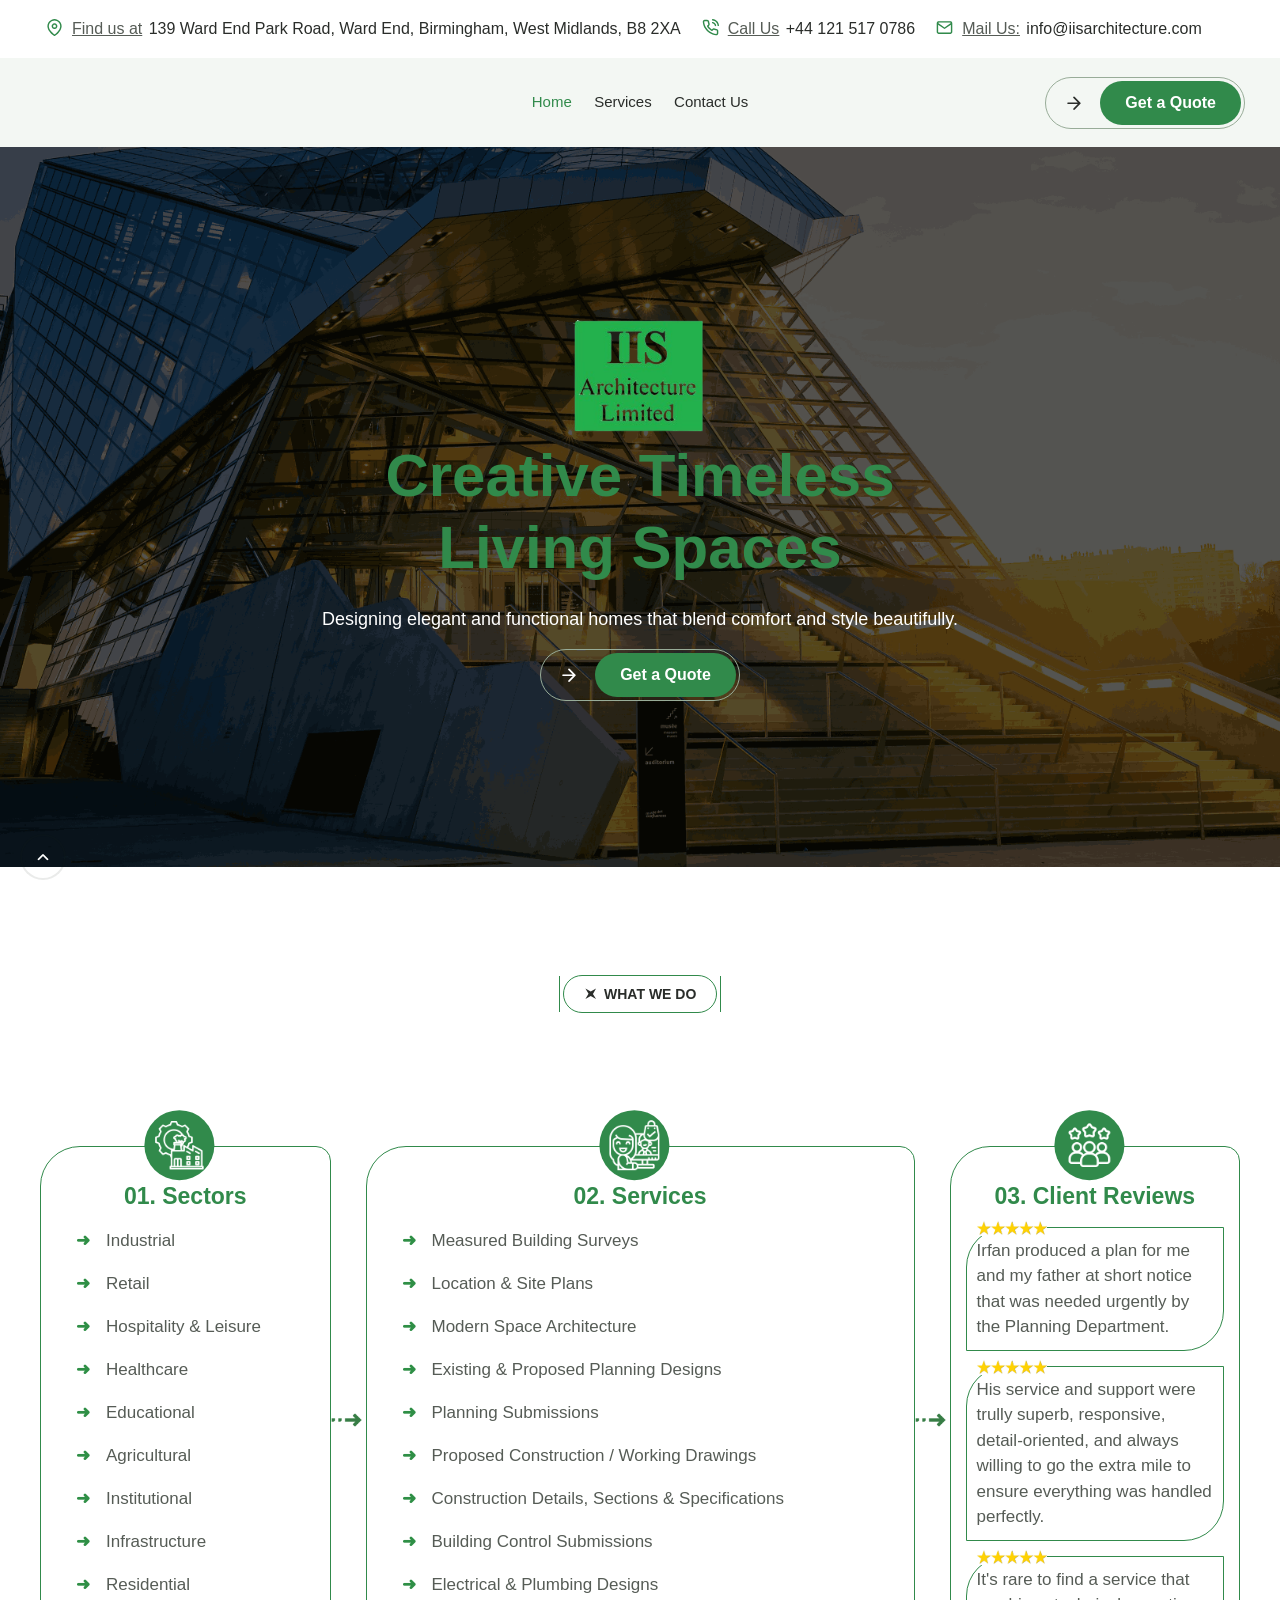
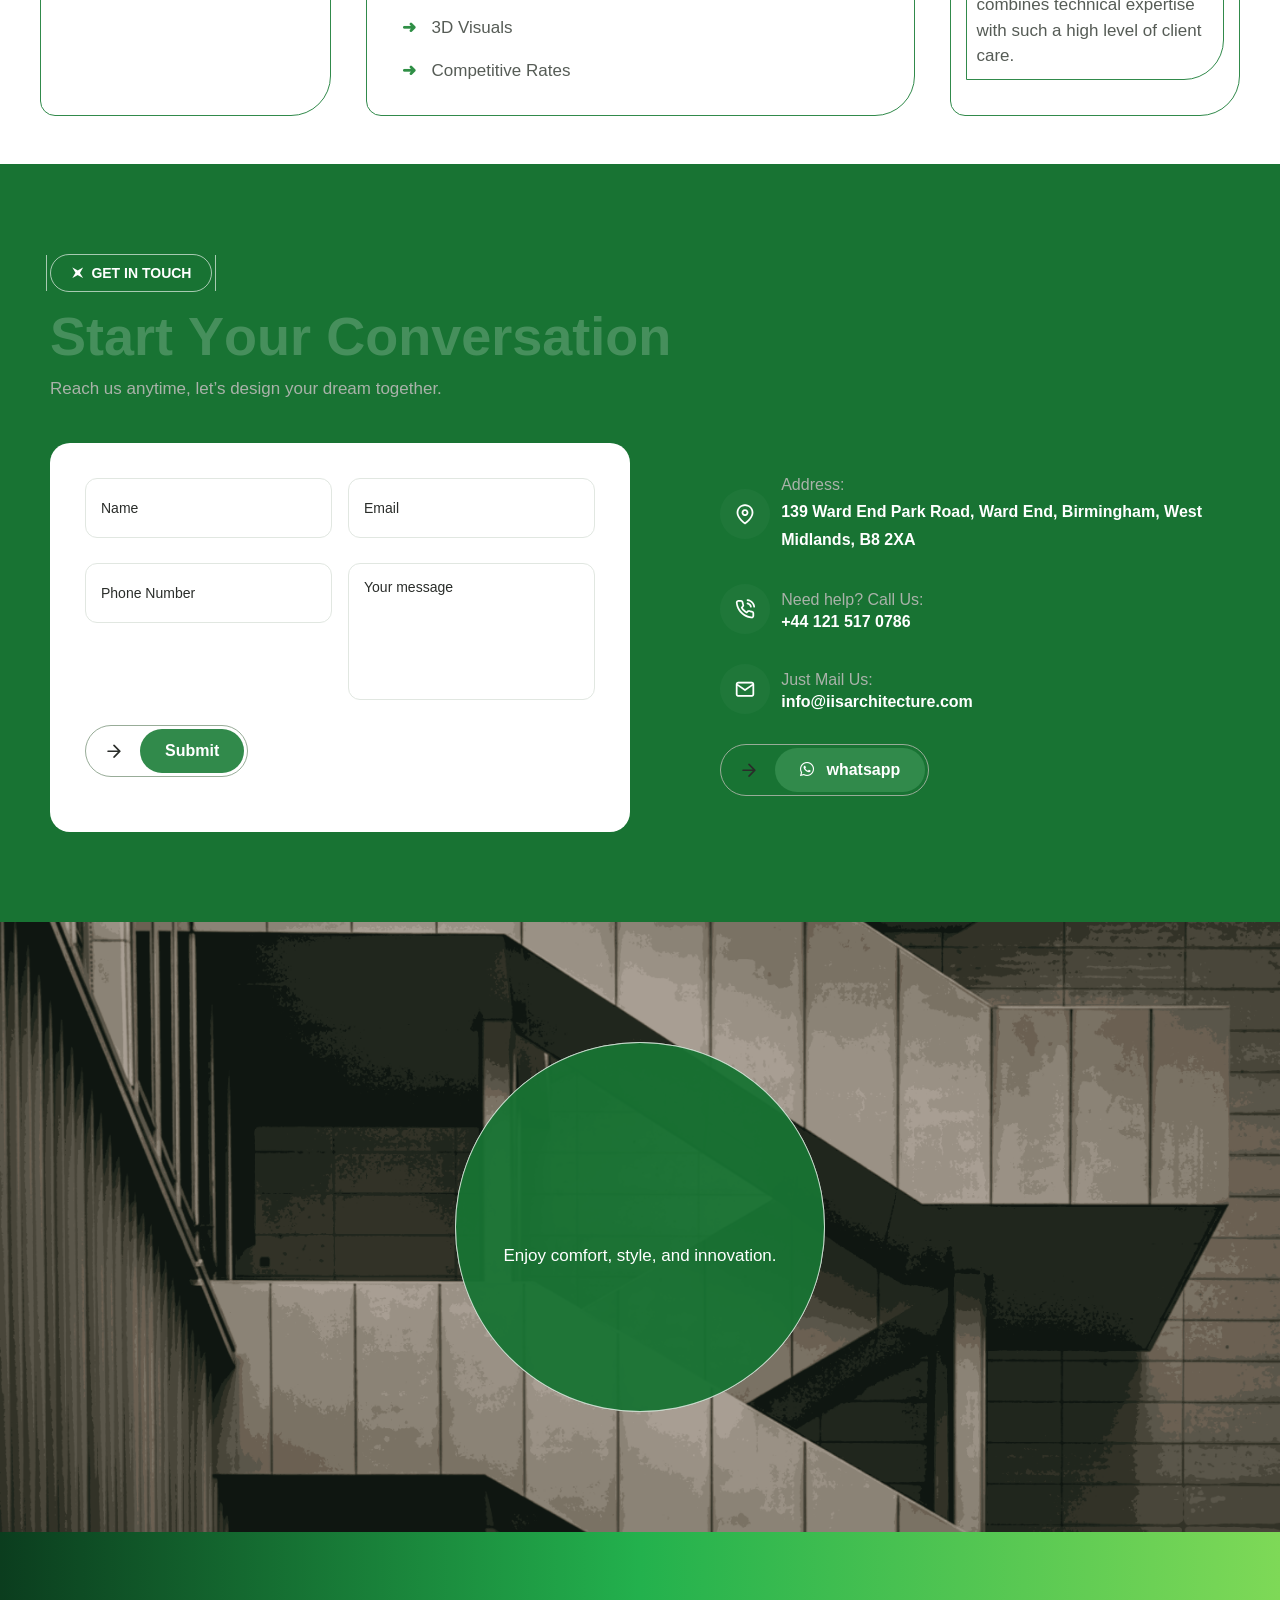
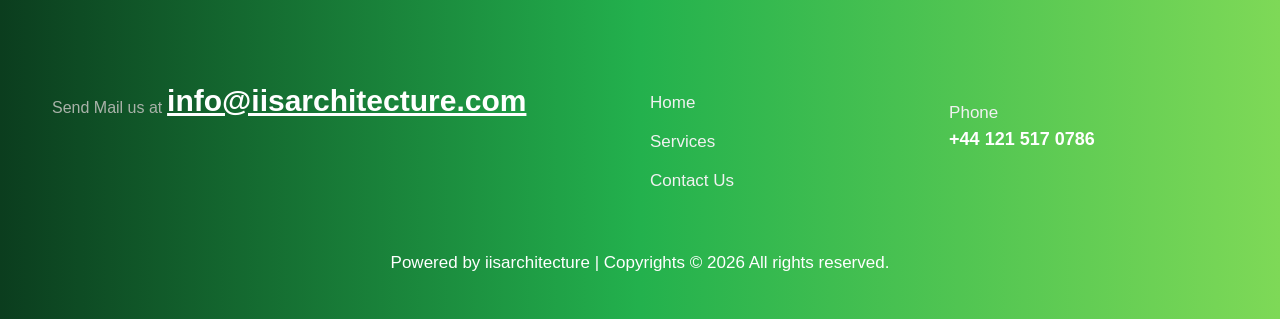
==== commit eaaa253b: "chaanged" ====
--- a/index.html
+++ b/index.html
@@ -224,7 +224,7 @@
                                 data-widget_type="theme-button-v2.default">
                                 <div class="elementor-widget-container">
                                     <div class="theme-button-wrapper-2">
-                                        <a class="theme-button-new nbutton-style-1" href="contact.html">
+                                        <a class="theme-button-new nbutton-style-1" href="#contact">
                                             <i class="button-icon icon-before iis-arrow-right"></i> <span> Get a
                                                 Quote </span>
                                         </a>
@@ -407,7 +407,7 @@
                                                         <span class="close-btn" id="closePopup">&times;</span>
 
 
-                                                        <h2>Get Quote Calculator</h2>
+                                                        <h2>Get Quote Calc</h2>
 
                                                         <form class="quote-form">
 
@@ -1324,7 +1324,7 @@
                             <div class="elementor-widget-container">
                                 <div class="position-relative position_p_relative">
                                     <span class="trans">
-                                        Copyrights © <span class="syear">2026.</span> All rights reserved.</a>
+                                        Powered by iisarchitecture | Copyrights © <span class="syear">2026.</span> All rights reserved.</a>
                                     </span>
                                 </div>
                             </div>
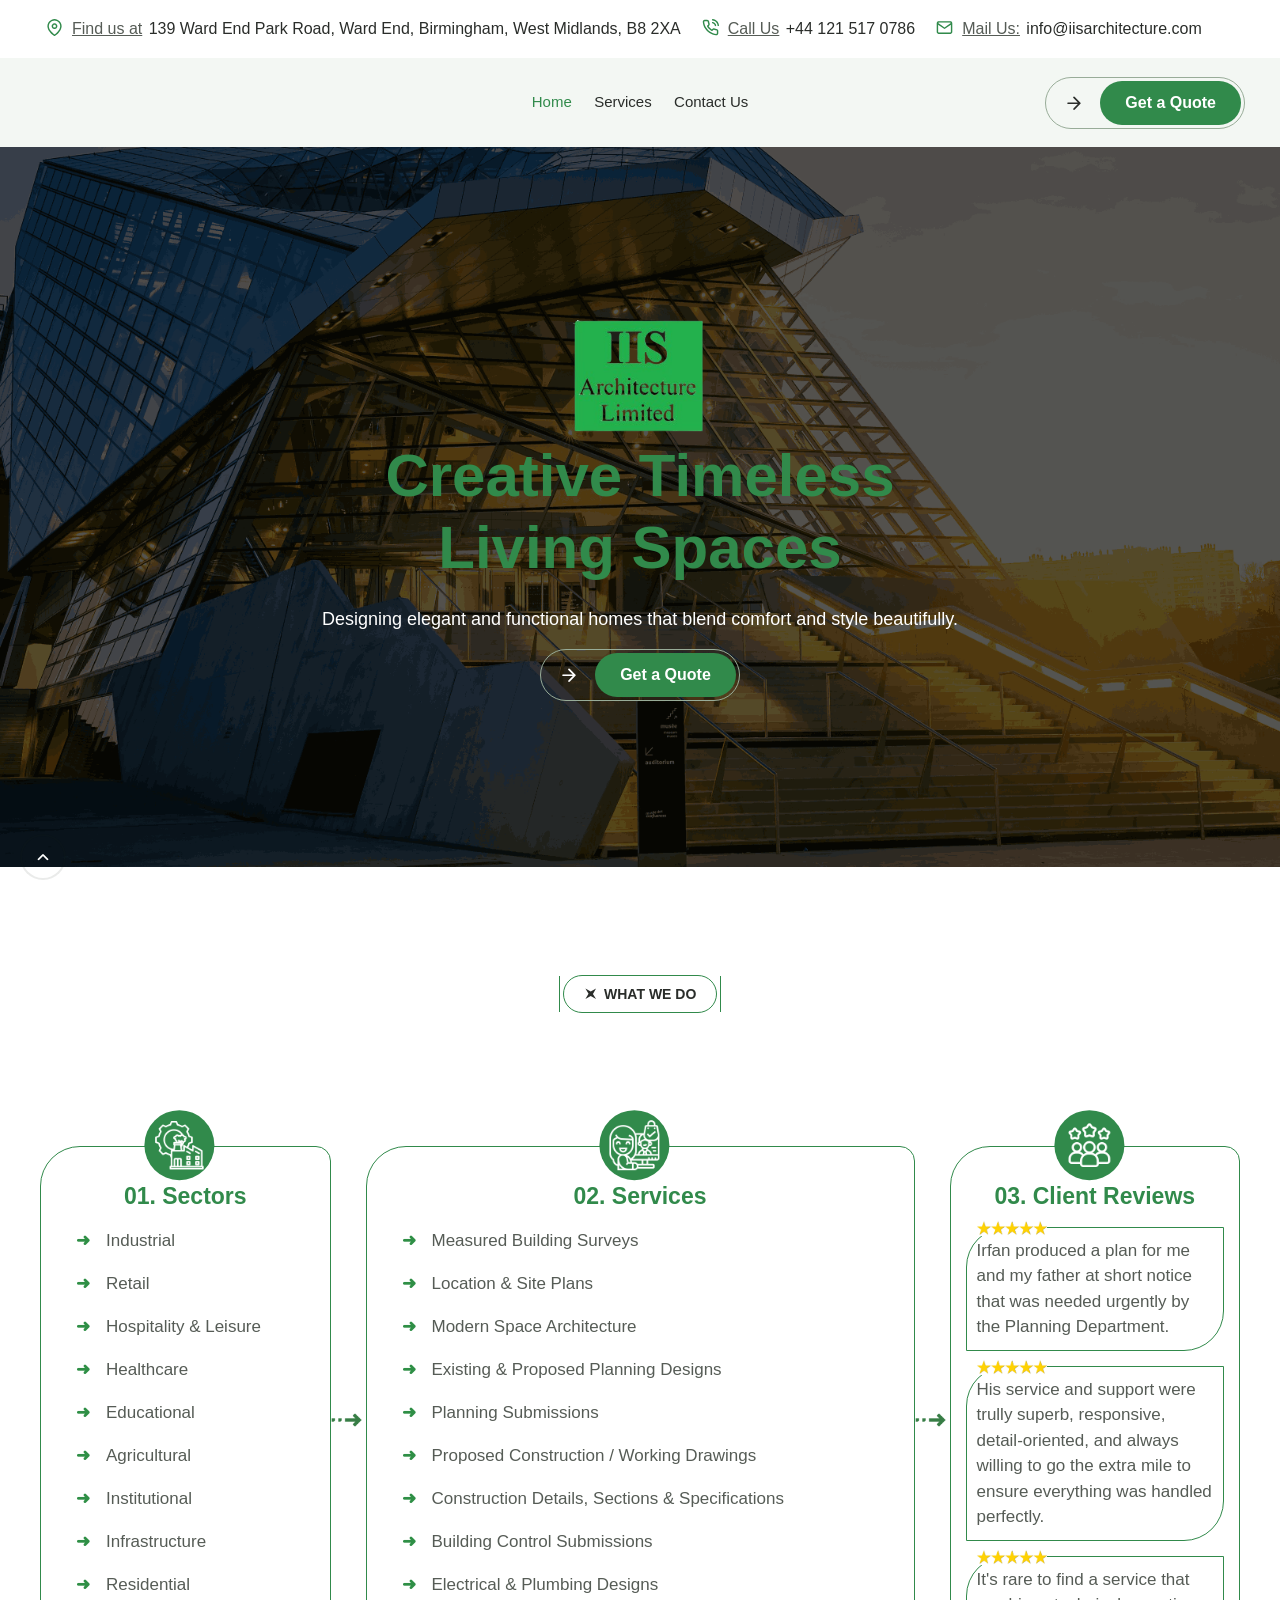
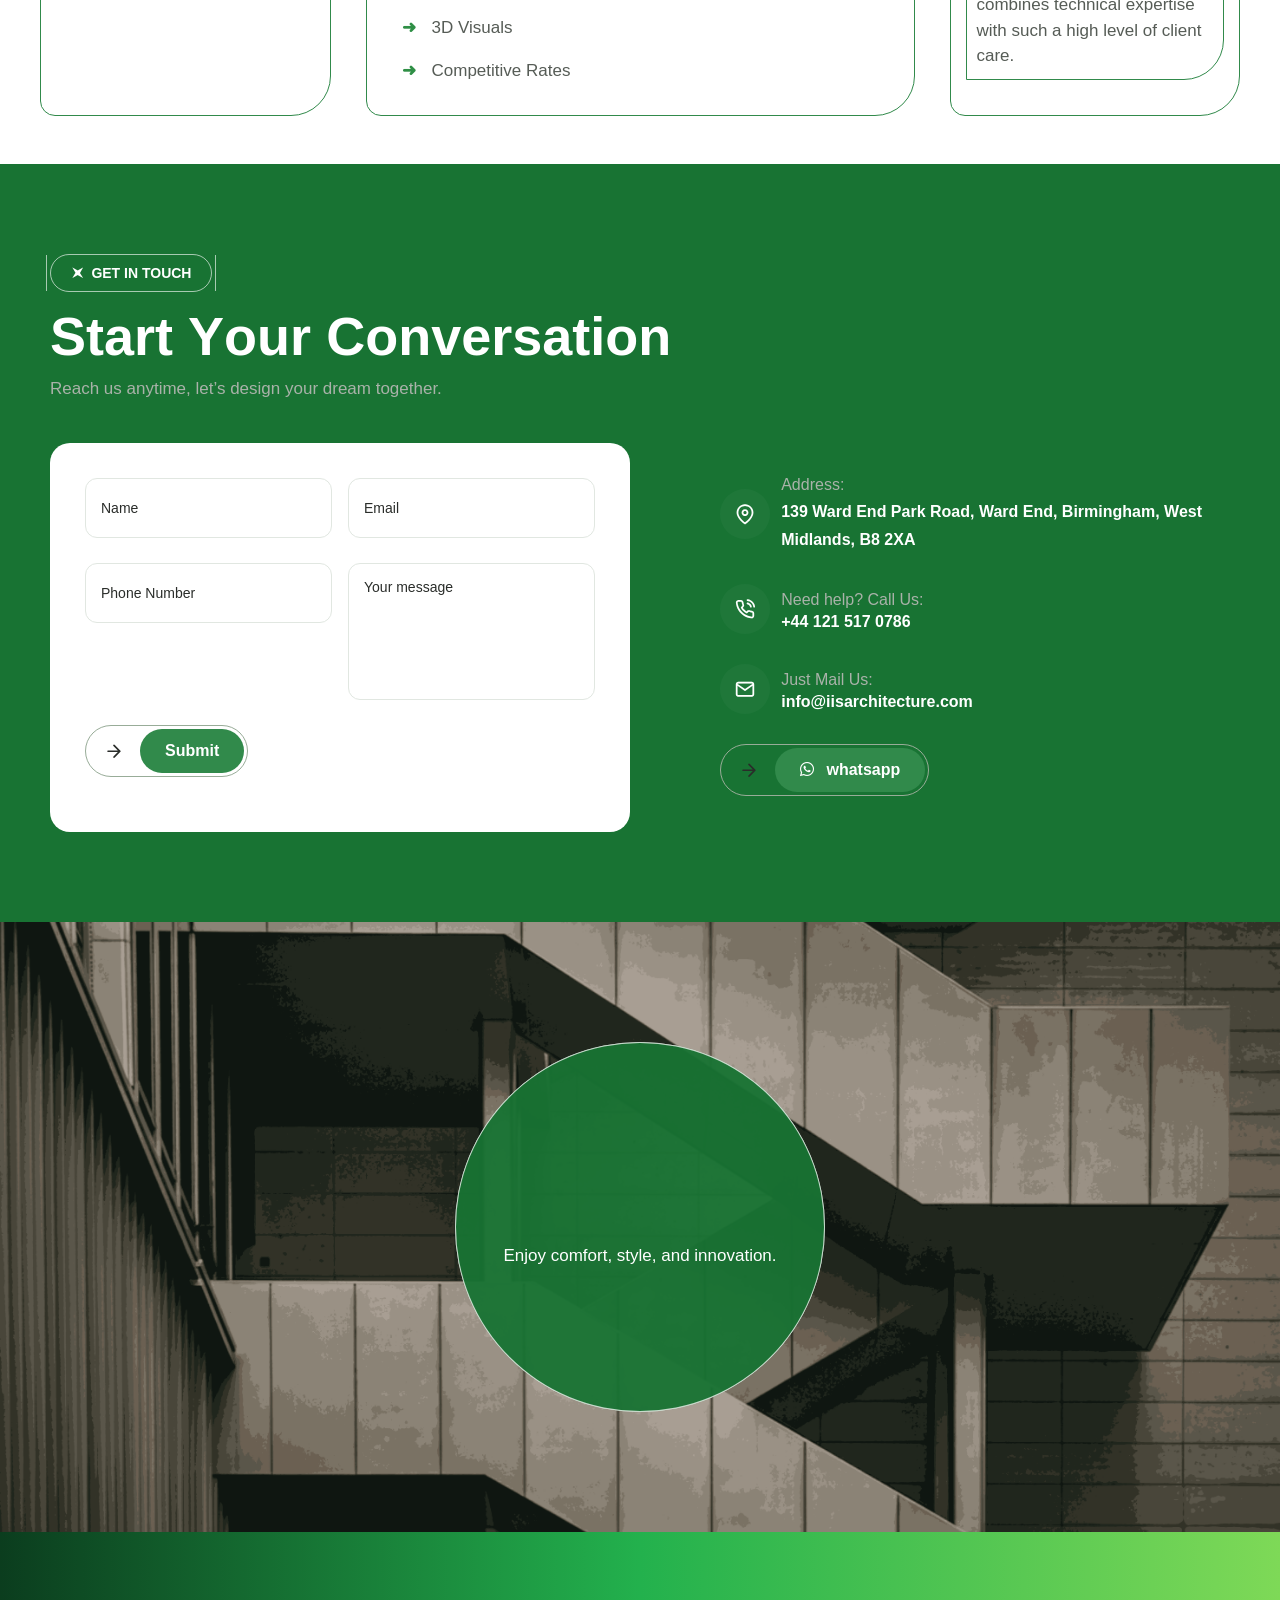
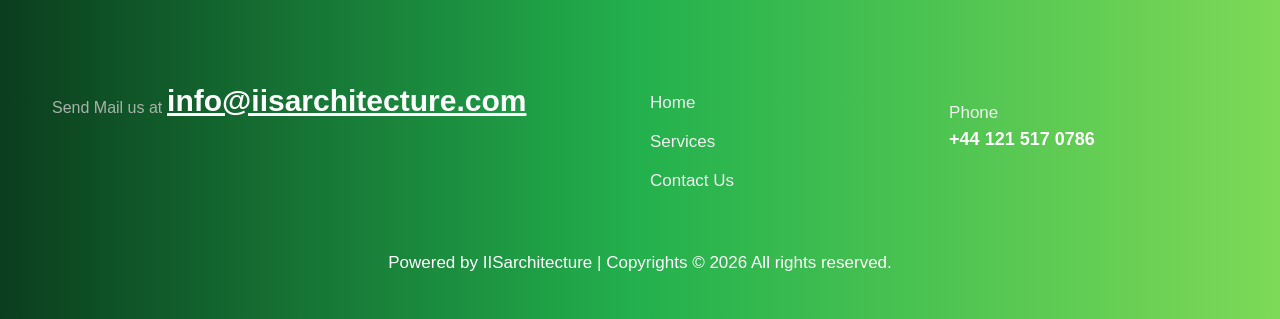
==== commit 39aee1da: "upper case fomat changed" ====
--- a/index.html
+++ b/index.html
@@ -1324,7 +1324,7 @@
                             <div class="elementor-widget-container">
                                 <div class="position-relative position_p_relative">
                                     <span class="trans">
-                                        Powered by iisarchitecture | Copyrights © <span class="syear">2026.</span> All rights reserved.</a>
+                                        Powered by IISarchitecture | Copyrights © <span class="syear">2026.</span> All rights reserved.</a>
                                     </span>
                                 </div>
                             </div>
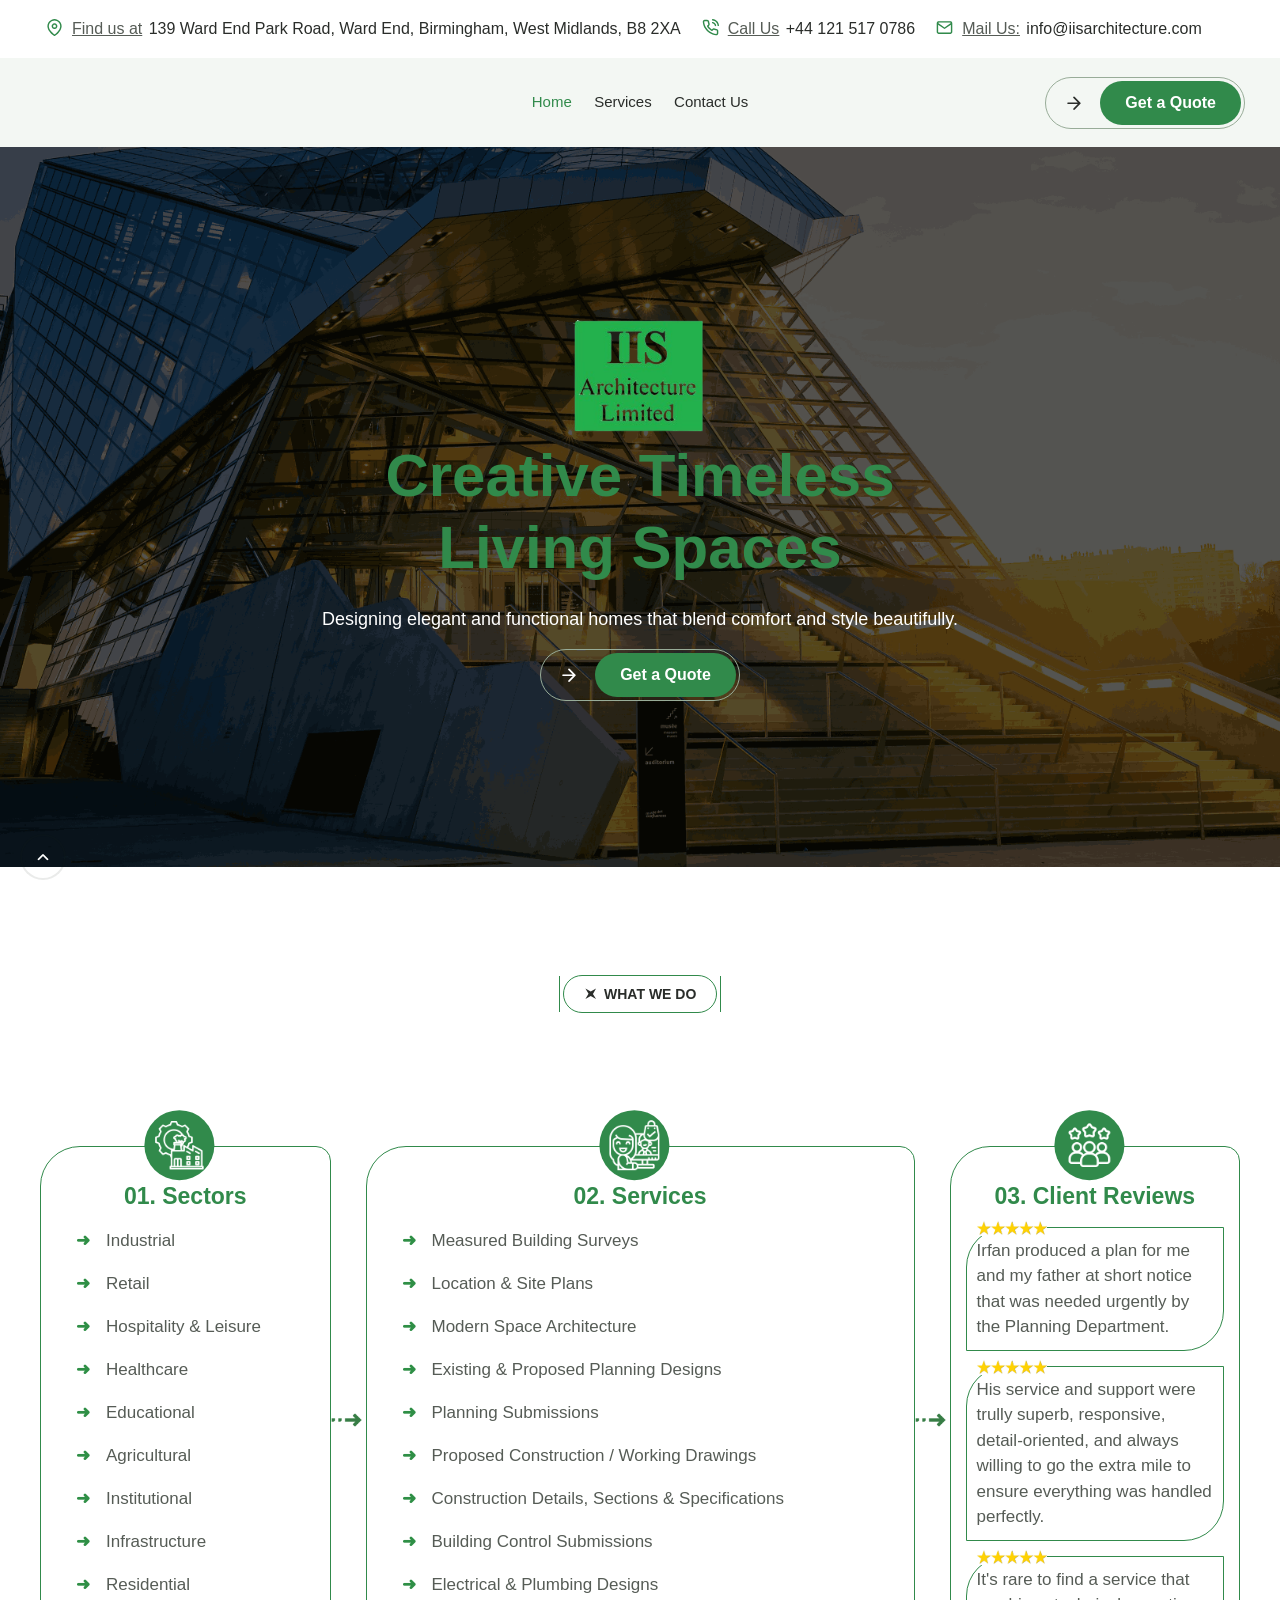
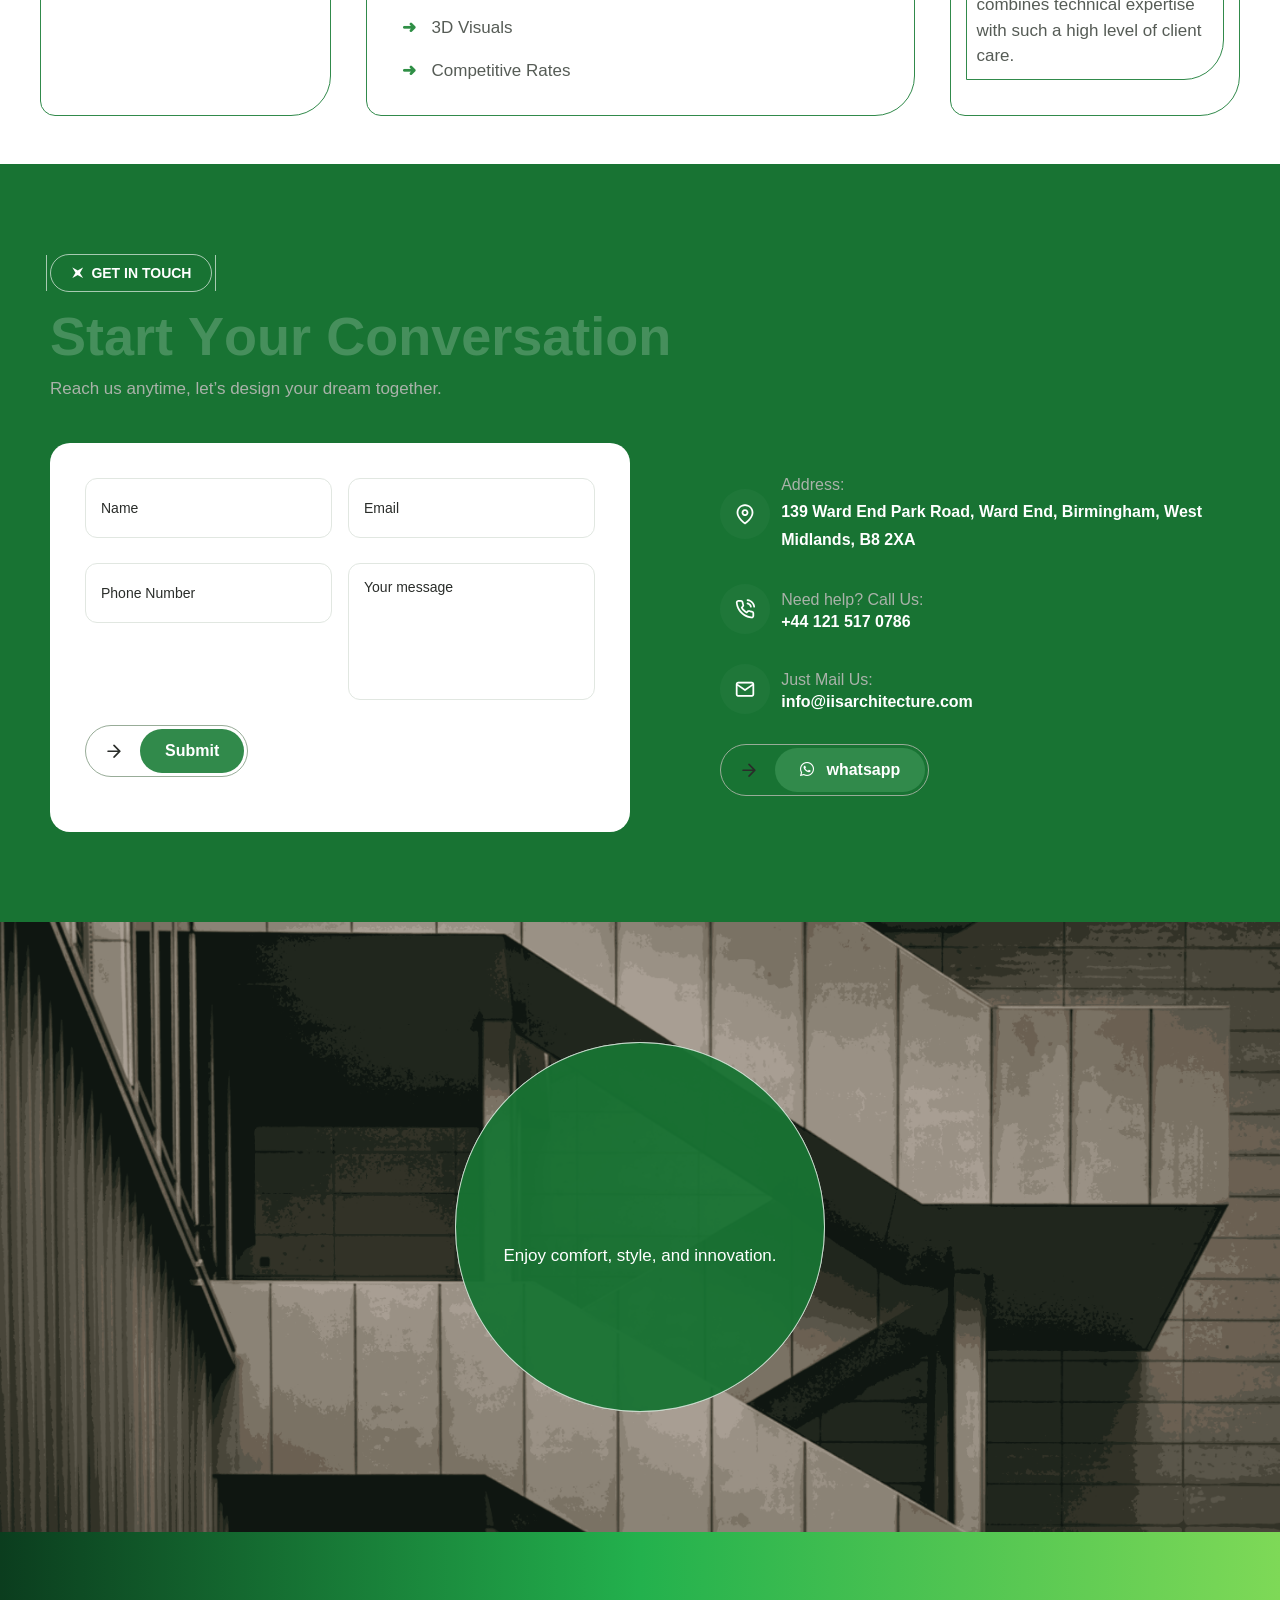
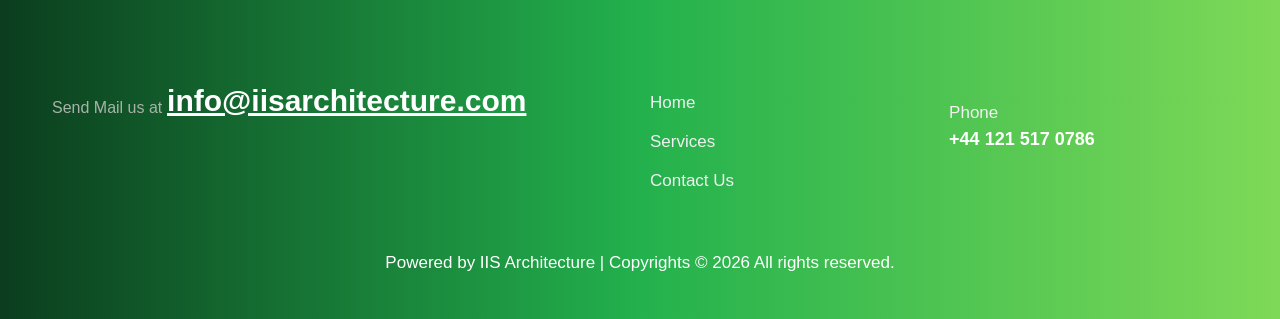
==== commit cc075f6a: "chnage" ====
--- a/index.html
+++ b/index.html
@@ -1324,7 +1324,7 @@
                             <div class="elementor-widget-container">
                                 <div class="position-relative position_p_relative">
                                     <span class="trans">
-                                        Powered by IISarchitecture | Copyrights © <span class="syear">2026.</span> All rights reserved.</a>
+                                        Powered by IIS Architecture | Copyrights © <span class="syear">2026.</span> All rights reserved.</a>
                                     </span>
                                 </div>
                             </div>
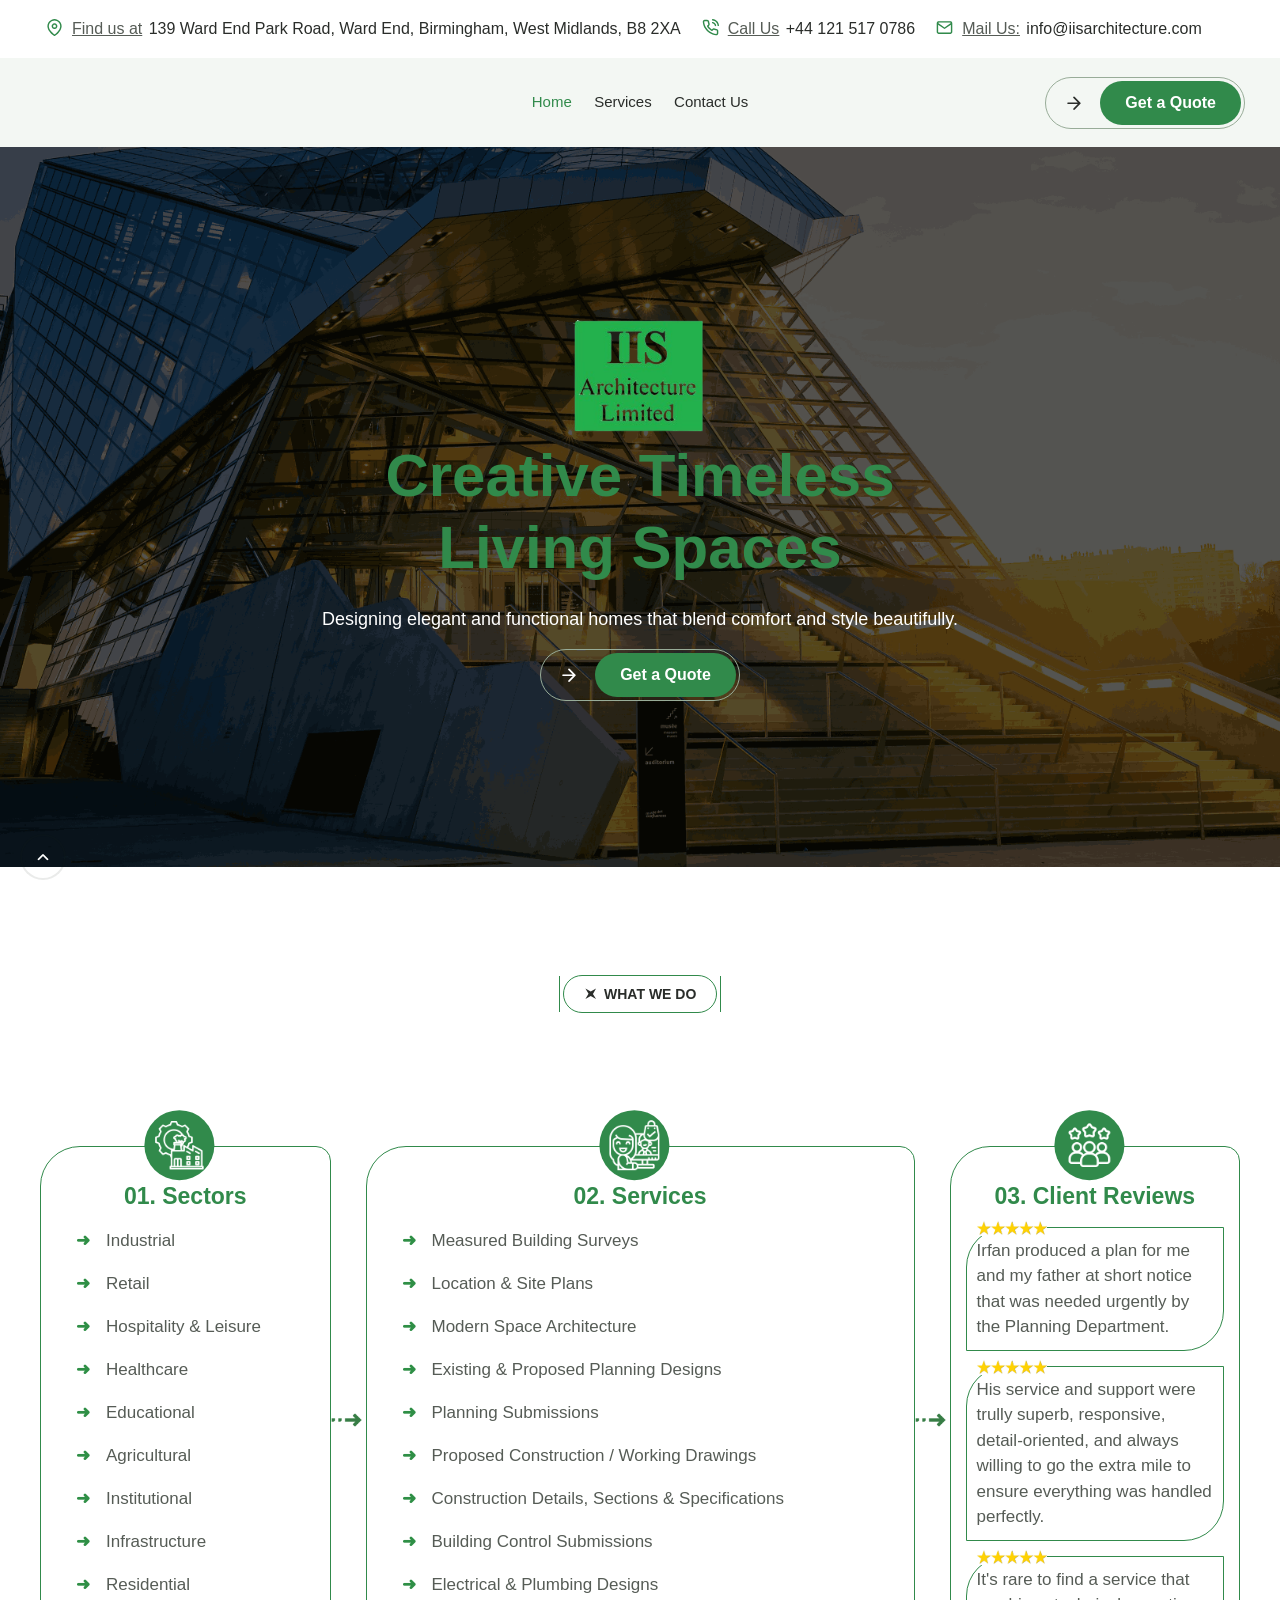
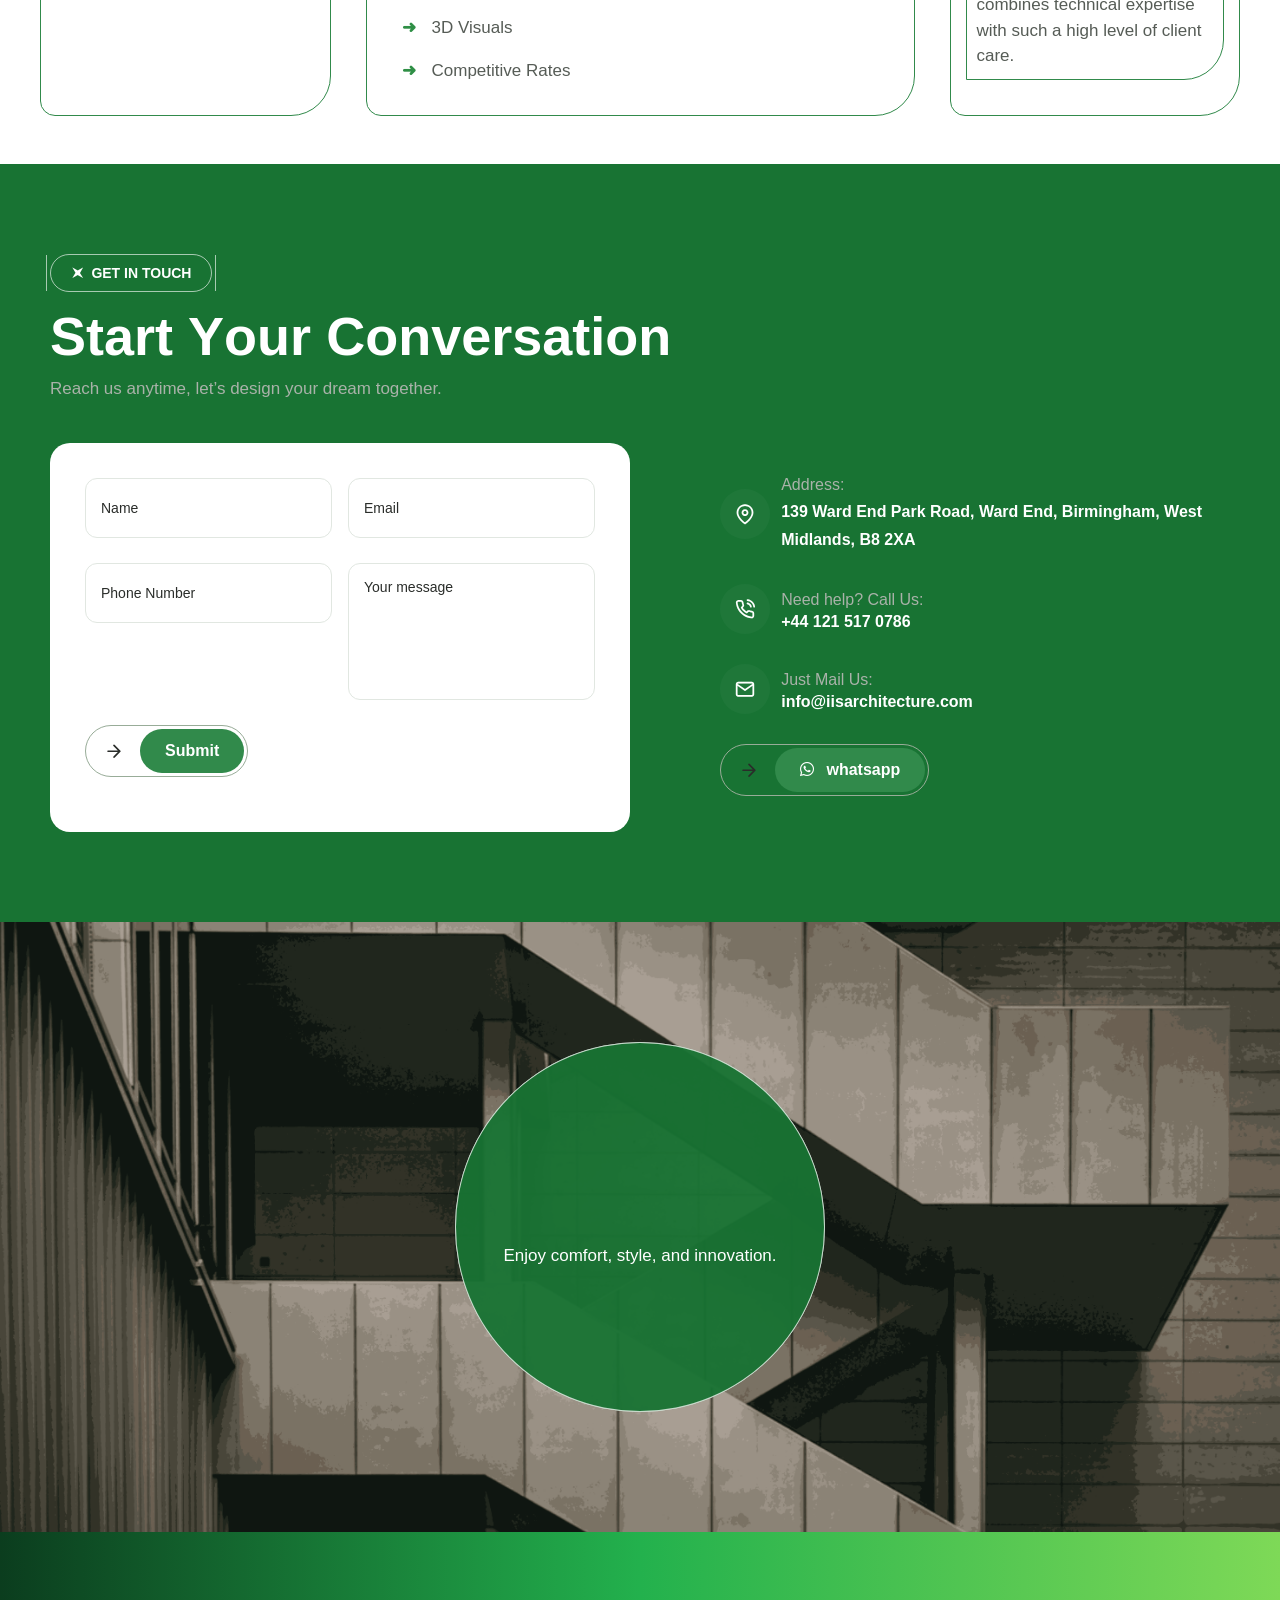
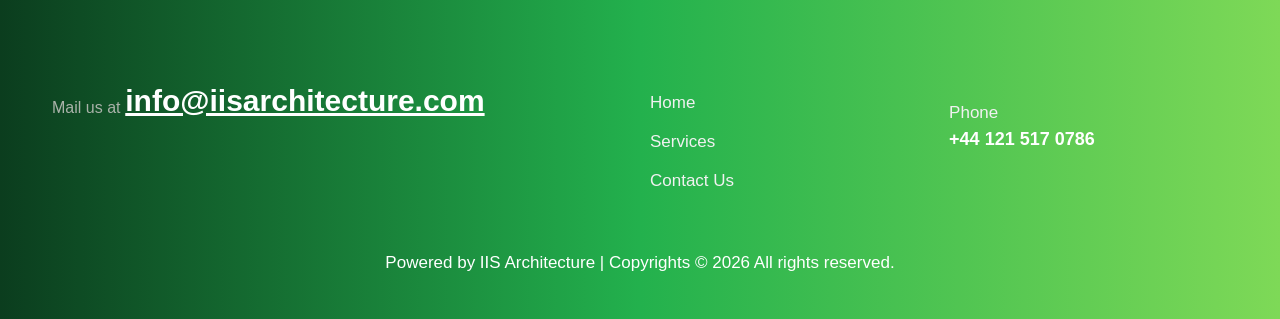
==== commit ffad1268: "client correction updtaed" ====
--- a/index.html
+++ b/index.html
@@ -433,9 +433,11 @@
                                                                 <input type="email" id="email"
                                                                     placeholder="Email Address" required>
                                                             </div>
-
+                                                             <div class="form-row">
+<label>Quote for Extension Work subject to formal fees proposal</label>
+</div>
                                                             <!-- Service -->
-                                                            <select id="serviceSelect" required>
+                                                            <!-- <select id="serviceSelect" required>
                                                                 <option value="">Select the Service</option>
                                                                 <option value="3.50|350.00">Measured Building Surveys
                                                                 </option>
@@ -452,10 +454,10 @@
                                                                 </option>
                                                                 <option value="0.50|50.00">Electrical & Plumbing Designs
                                                                 </option>
-                                                            </select>
+                                                            </select> -->
                                                             <div class="form-row">
-                                                                <input type="number" id="width" placeholder="Width">
-                                                                <input type="number" id="height" placeholder="Height">
+                                                                <input type="number" id="width" placeholder="Width of existing house in metre">
+                                                                <input type="number" id="height" placeholder="Height of existing house in metre">
                                                             </div>
 
                                                             <div class="form-row">
@@ -1187,7 +1189,7 @@
 
                                         <div class="header_contact type_two d_flex align-items-center">
                                             <div class="content">
-                                                <span class="font-18 color-dark">Send Mail us at </span>
+                                                <span class="font-18 color-dark"> Mail us at </span>
                                                 <a href="mailto:info@iisarchitecture.com" class="text-16">
                                                     info@iisarchitecture.com
                                                 </a>
--- a/css/stylesc098.css
+++ b/css/stylesc098.css
@@ -391,7 +391,7 @@
 
 .popup-box{
     background:#fff;
-    width:450px;
+    width:550px;
     padding:20px;
     border-radius:12px;
     position:relative;
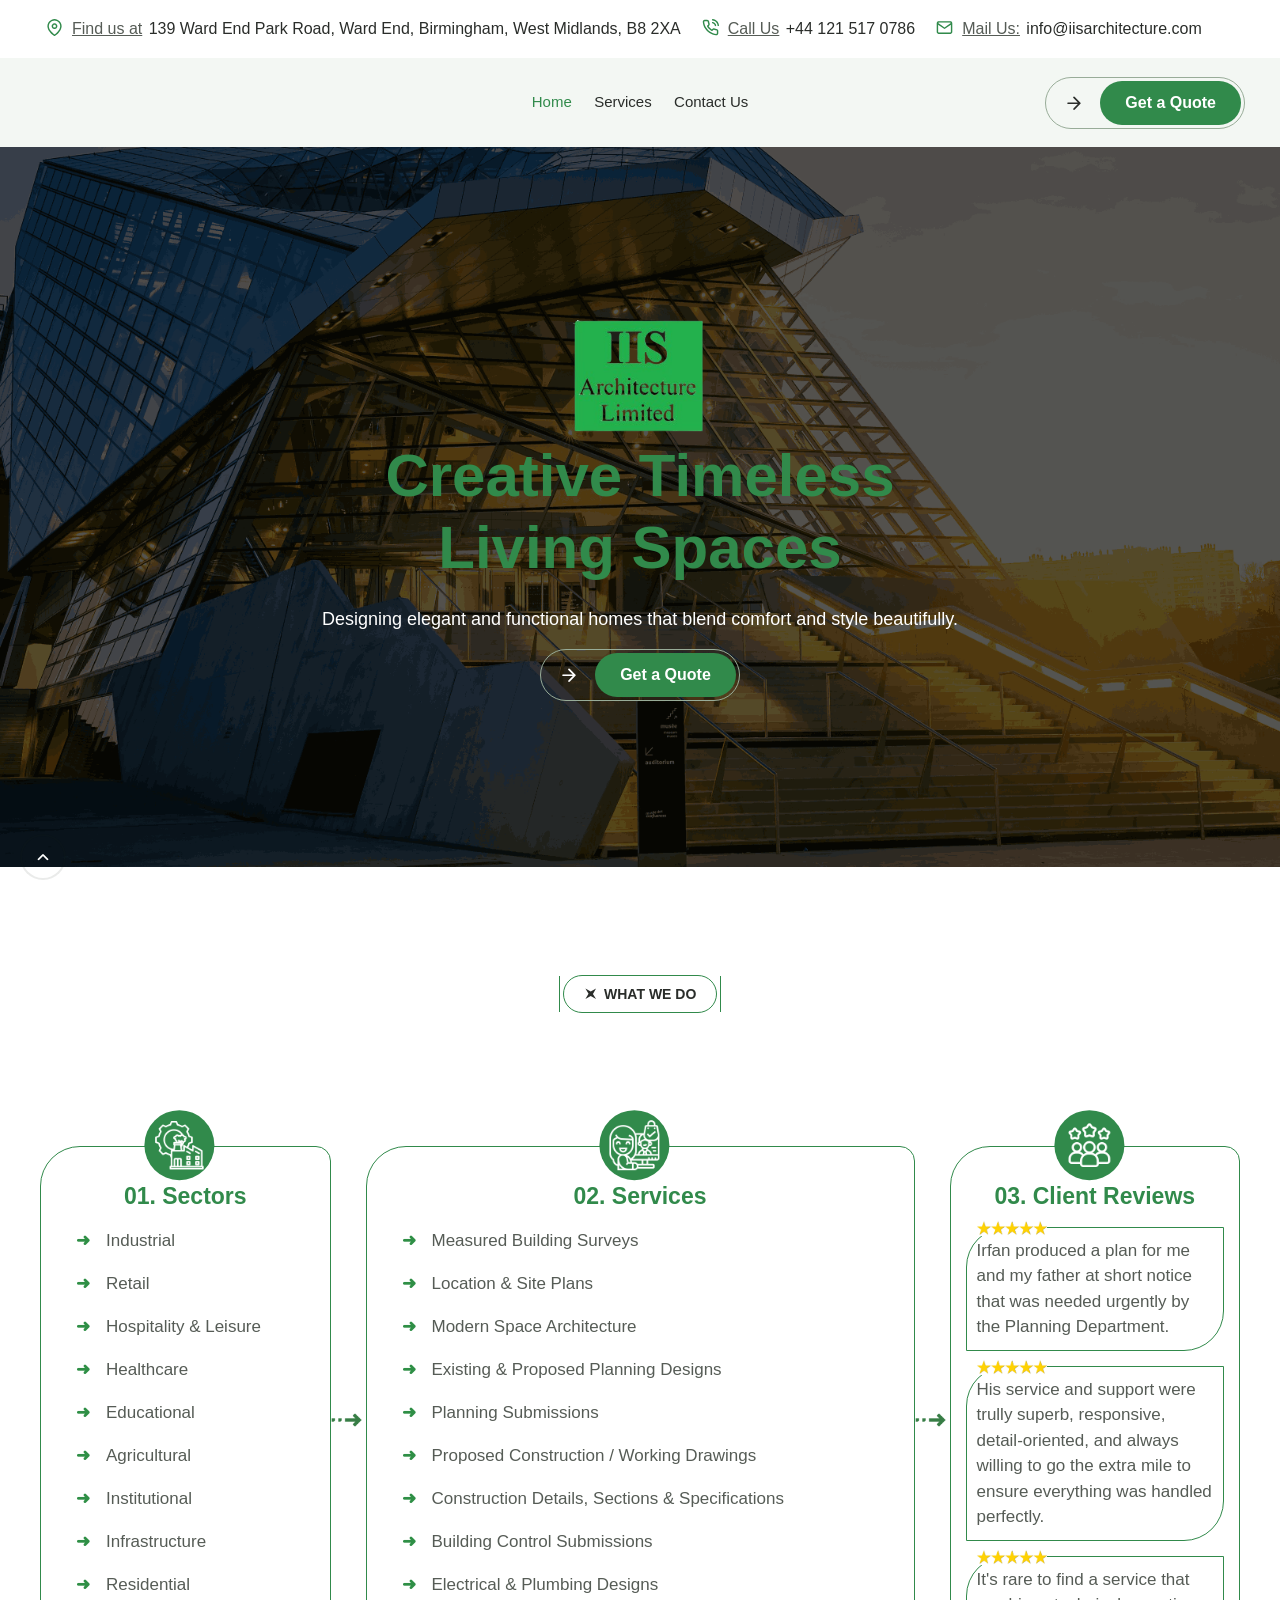
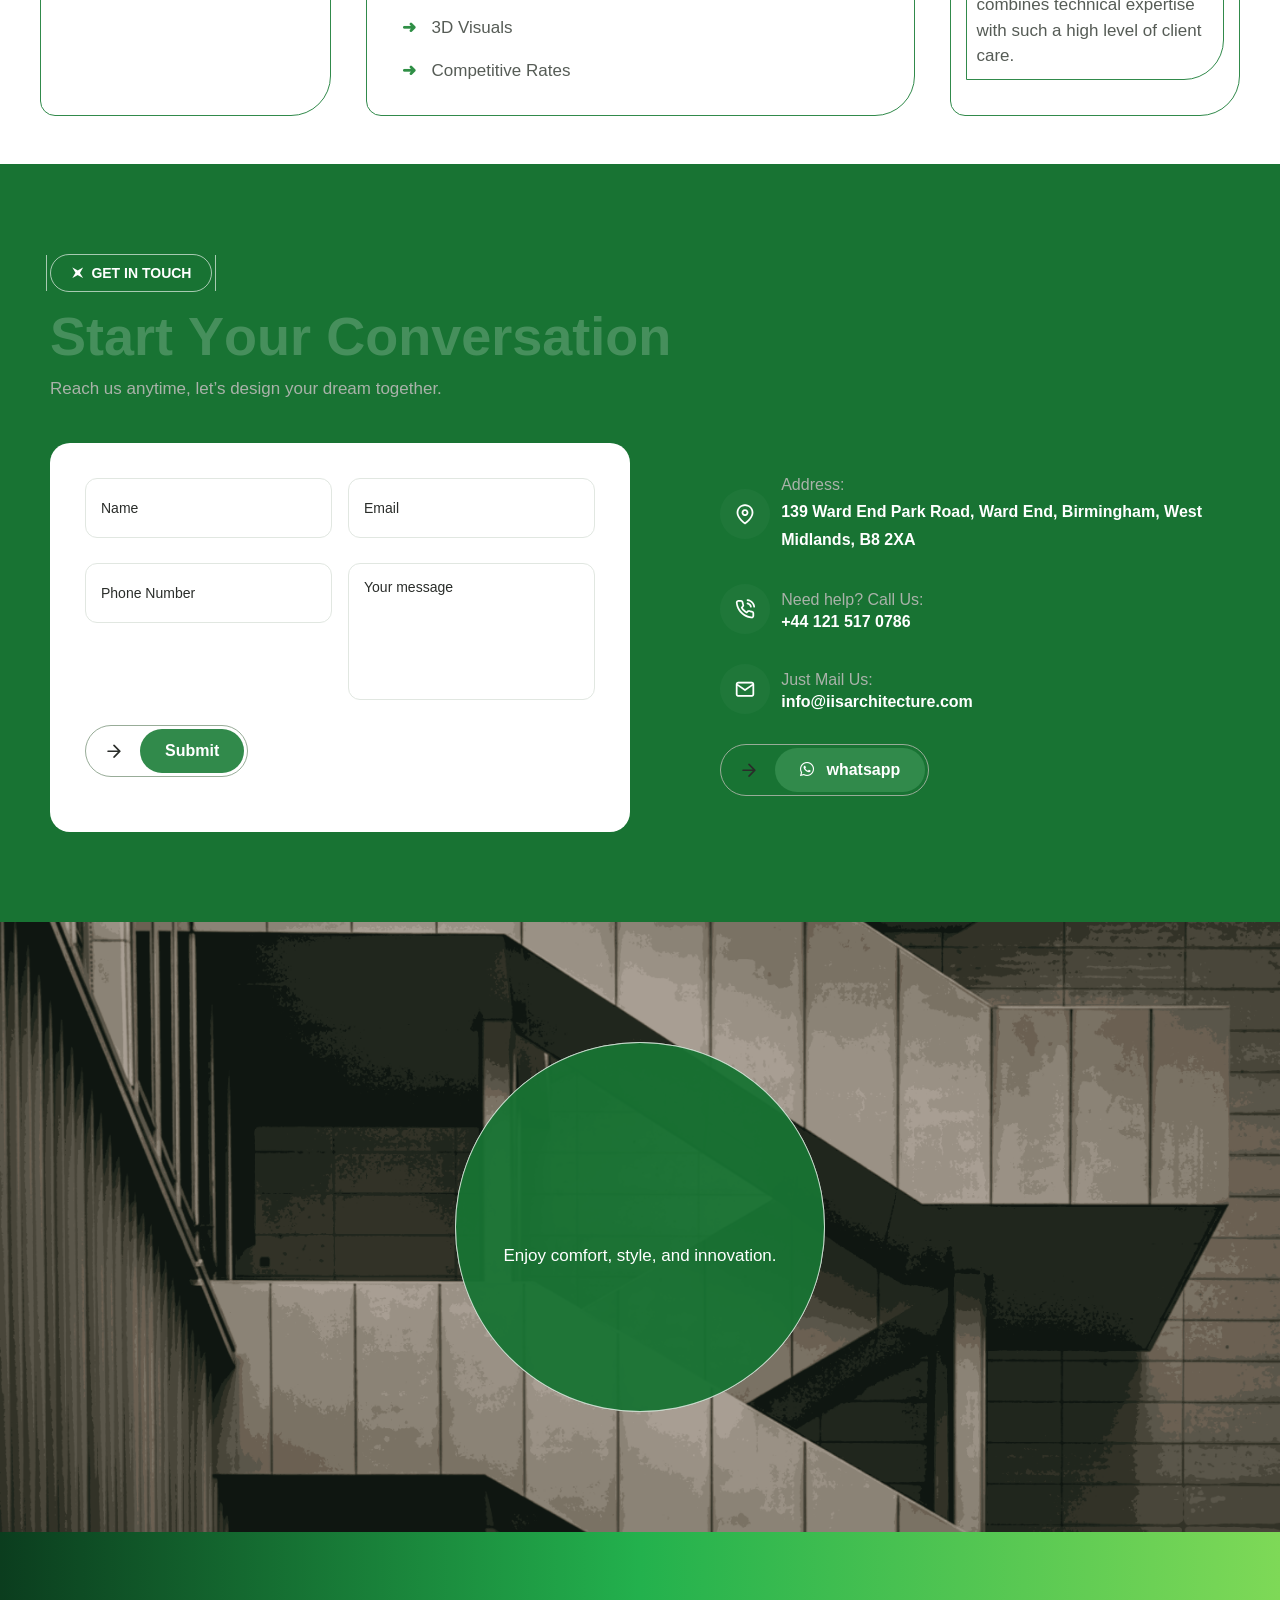
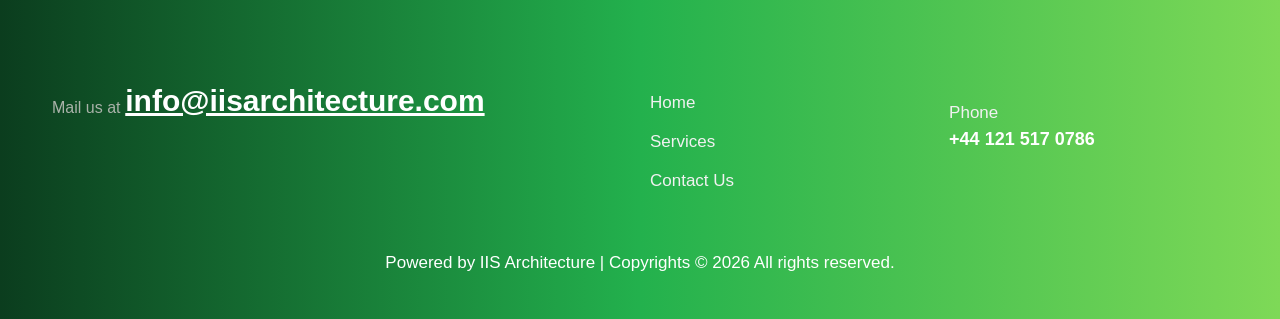
==== commit 9911402d: "total area value changed" ====
--- a/index.html
+++ b/index.html
@@ -461,7 +461,7 @@
                                                             </div>
 
                                                             <div class="form-row">
-                                                                <input type="text" id="cost" placeholder="Total Area"
+                                                                <input type="text" id="cost" placeholder="Width of existing house in metre,Height of existing house in metre "
                                                                     readonly>
                                                             </div>
 
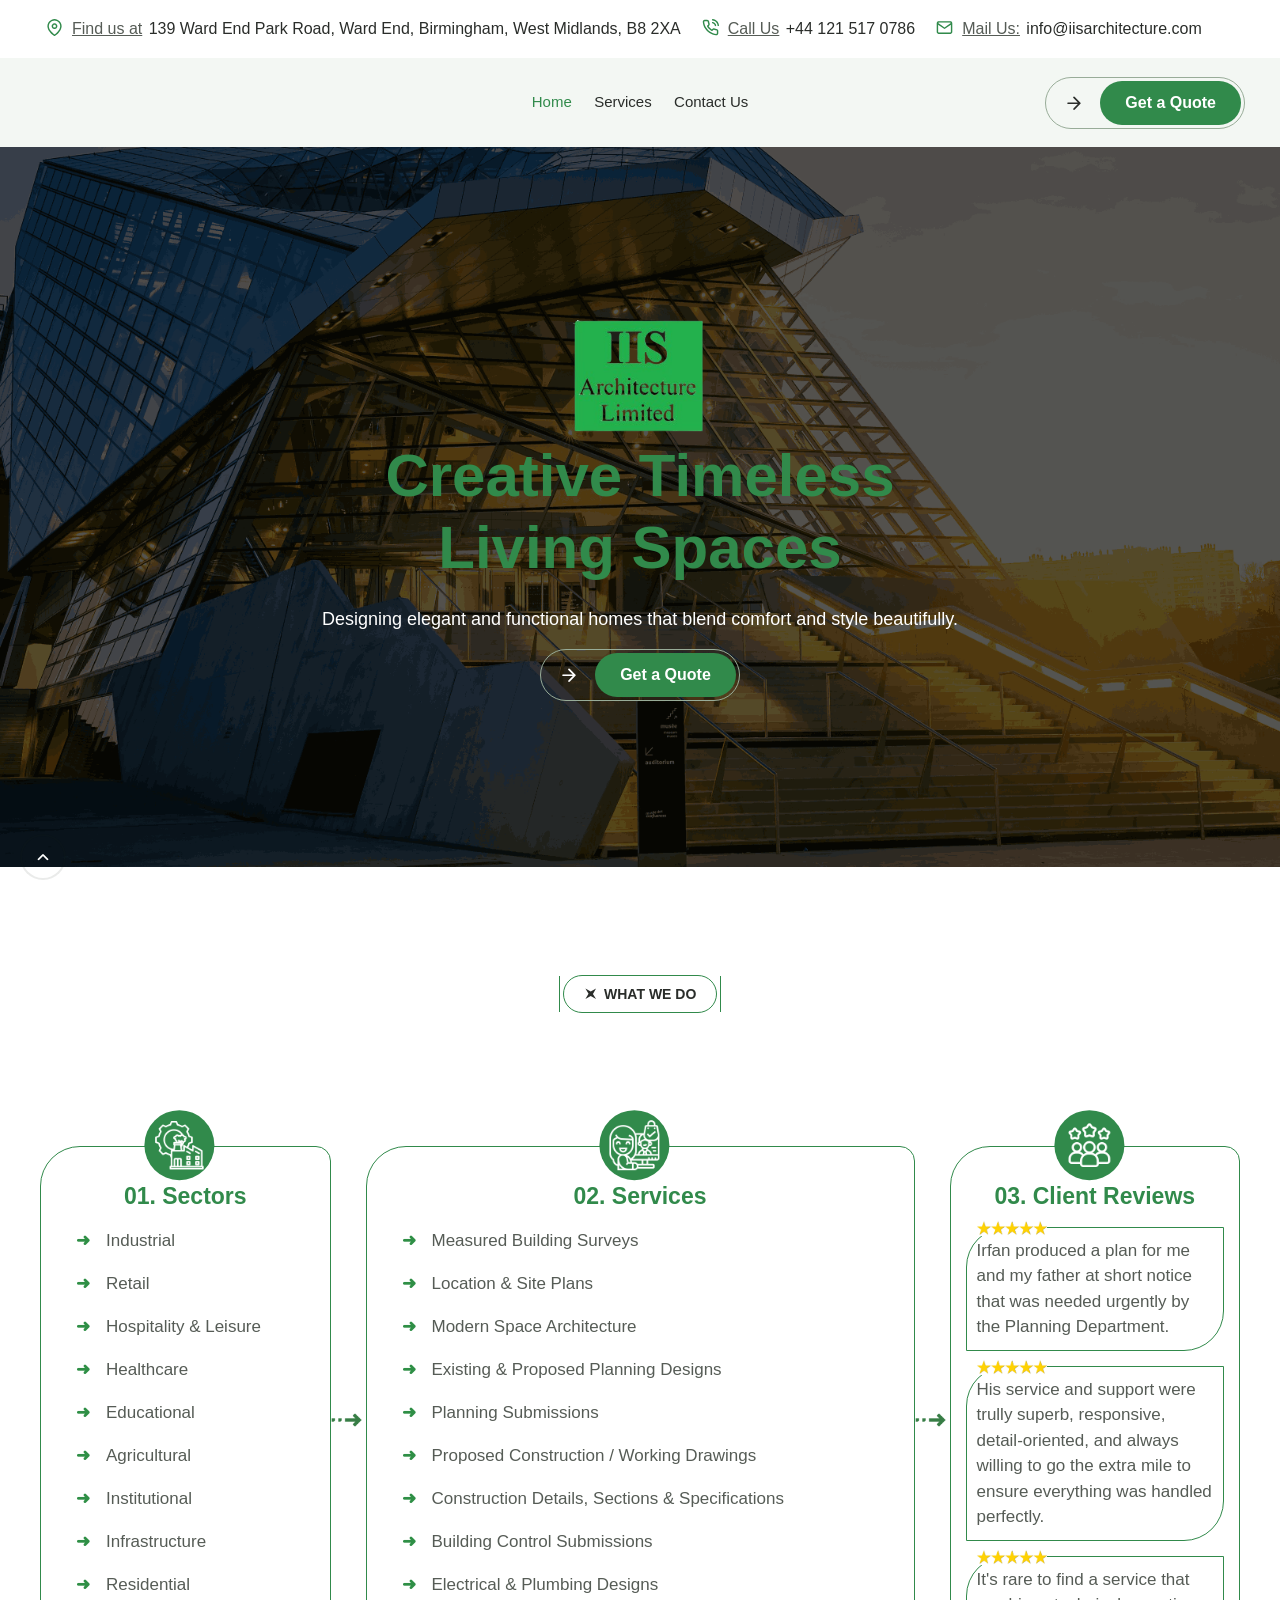
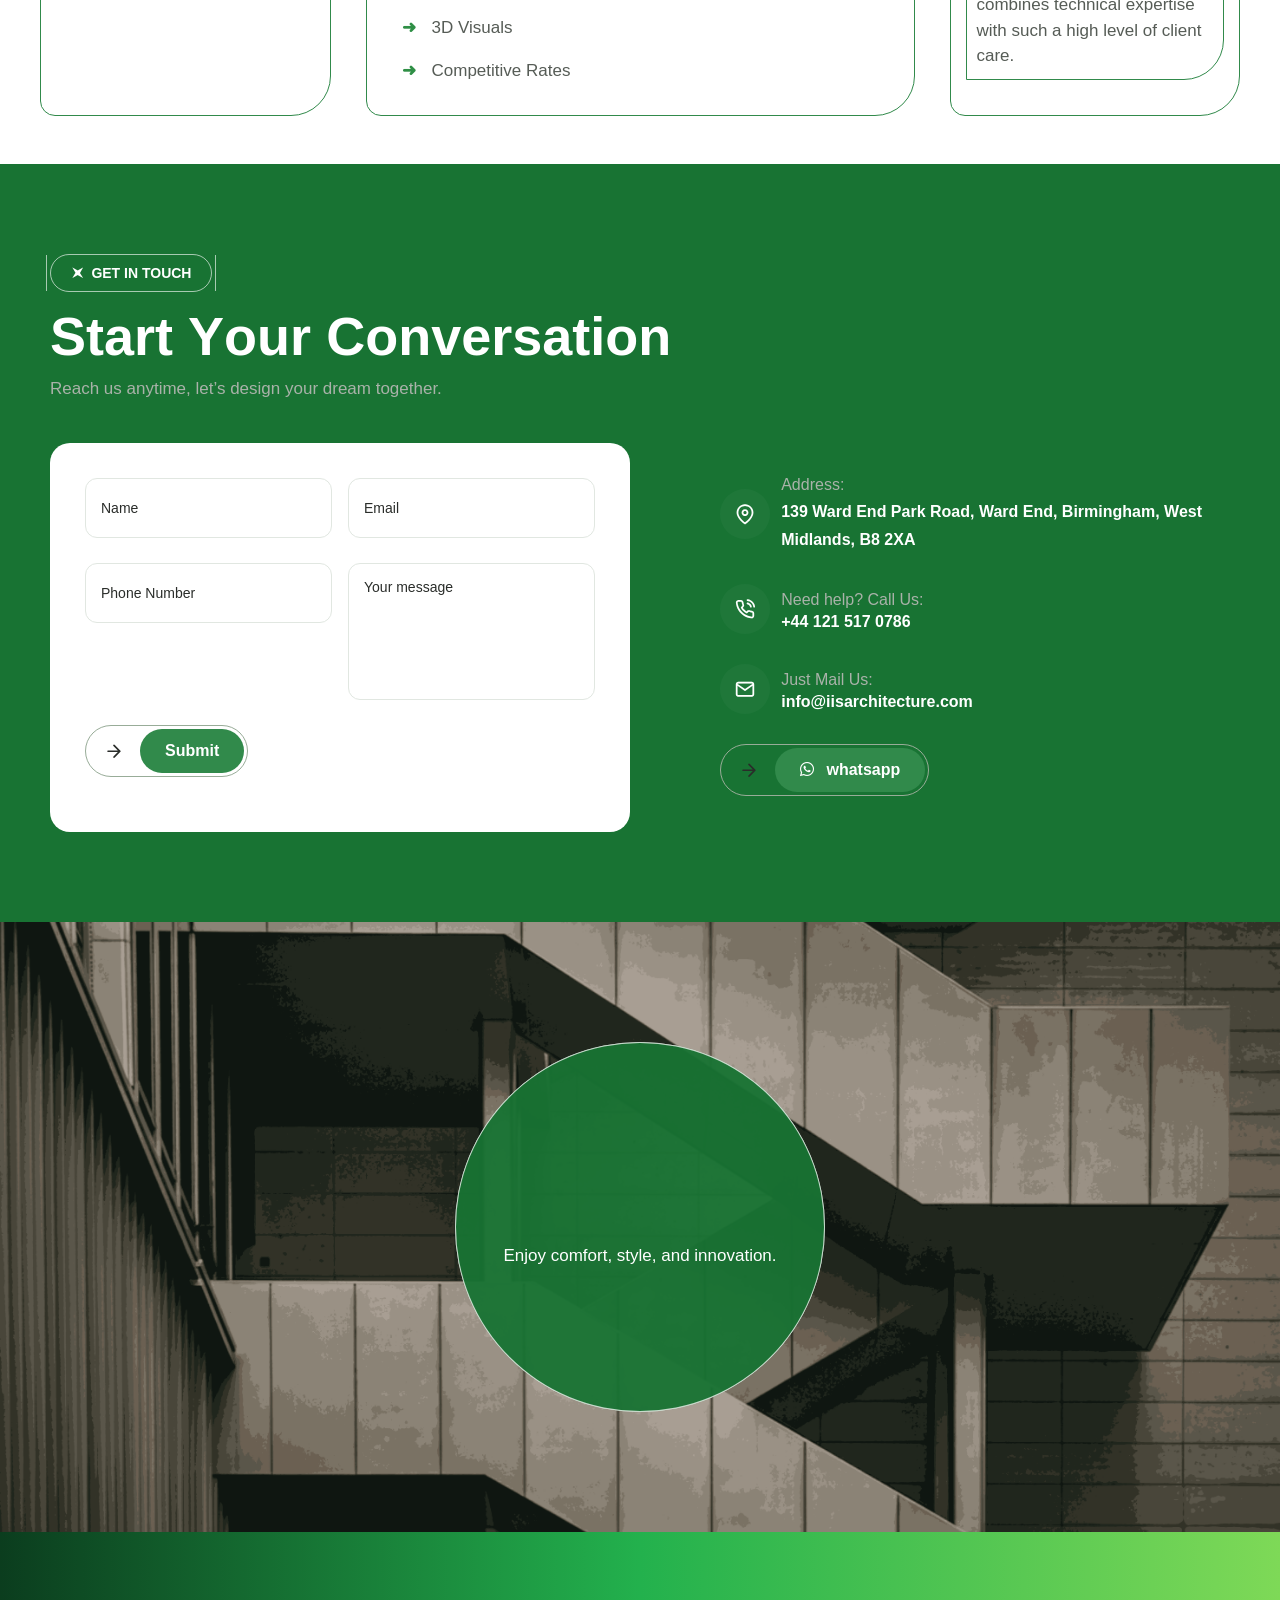
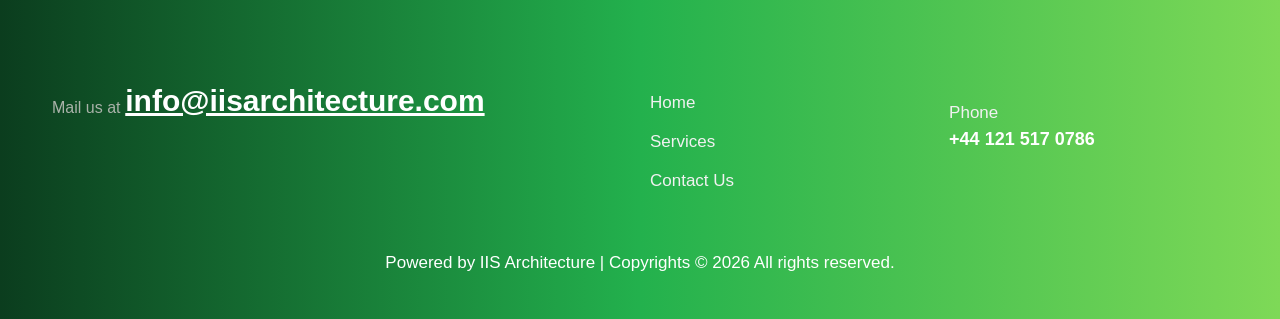
==== commit 249b4714: "total area changes updated" ====
--- a/index.html
+++ b/index.html
@@ -461,7 +461,7 @@
                                                             </div>
 
                                                             <div class="form-row">
-                                                                <input type="text" id="cost" placeholder="Width of existing house in metre,Height of existing house in metre "
+                                                                <input type="text" id="cost" placeholder="Total area of existing house in square metres"
                                                                     readonly>
                                                             </div>
 
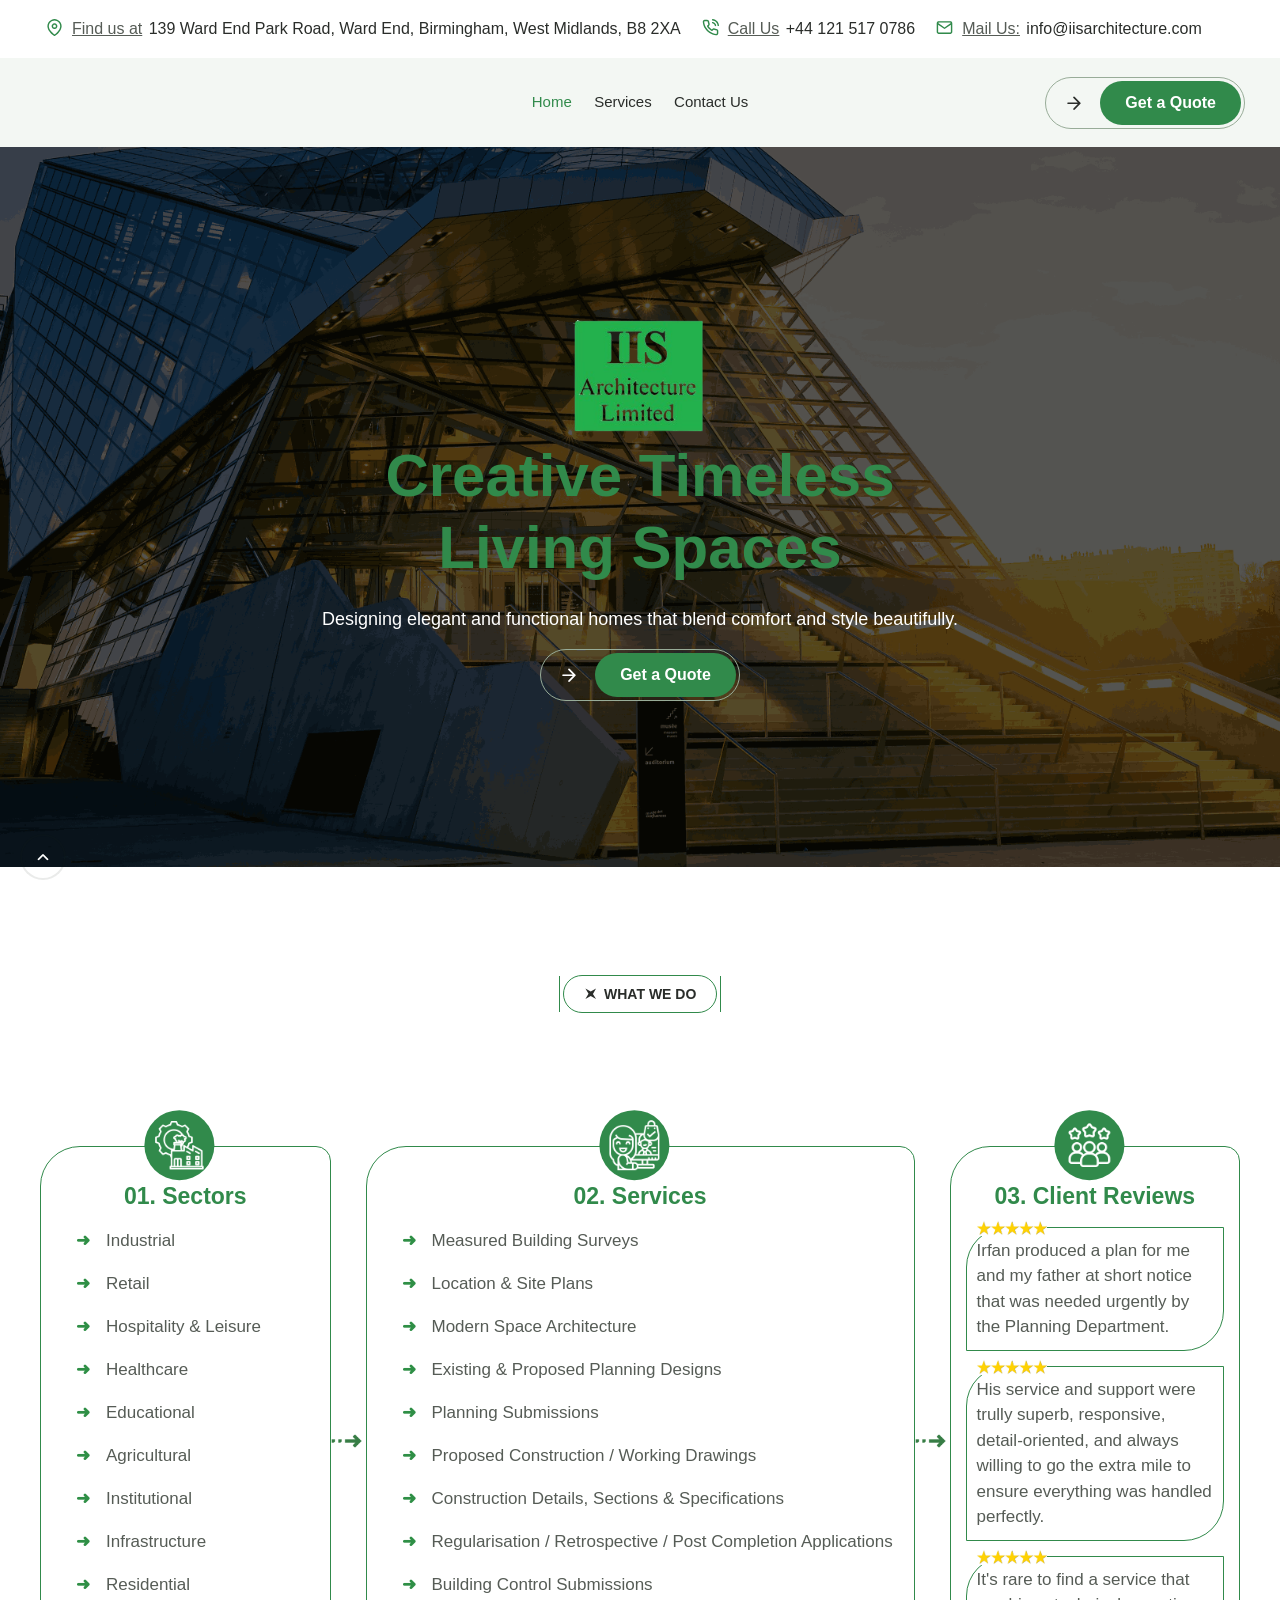
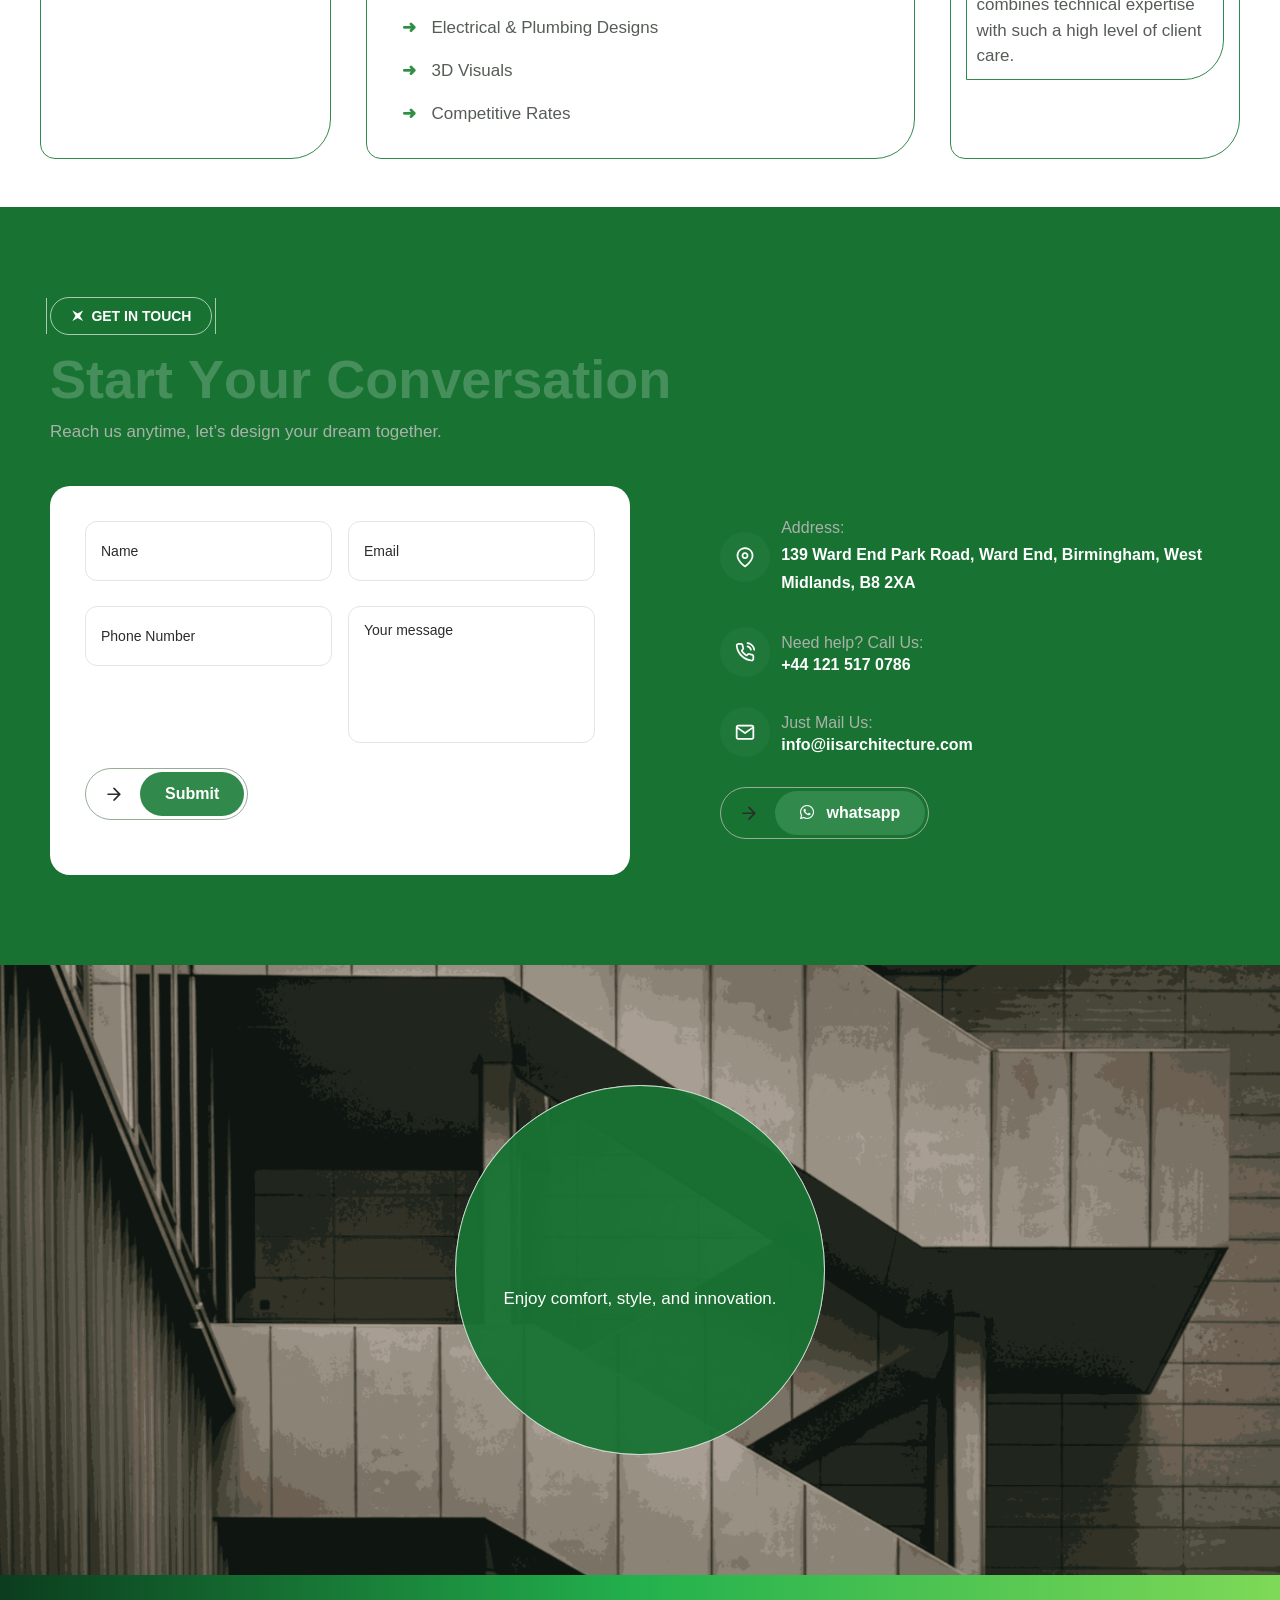
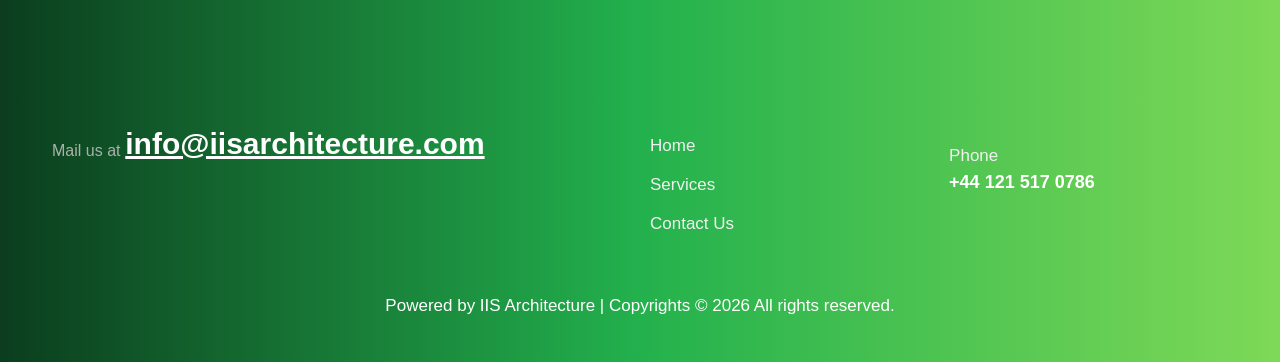
==== commit 66cf99bb: "Update index.html" ====
--- a/index.html
+++ b/index.html
@@ -579,6 +579,7 @@
                                                                                             <li>Construction Details,
                                                                                                 Sections &
                                                                                                 Specifications</li>
+                                                                                            <li>Regularisation / Retrospective / Post Completion Applications</li>
                                                                                             <li>Building Control
                                                                                                 Submissions</li>
                                                                                             <li>Electrical & Plumbing
@@ -1383,4 +1384,4 @@
     <script type="text/javascript" defer src="js/main.js"></script>
 </body>
 
-</html>+</html>
